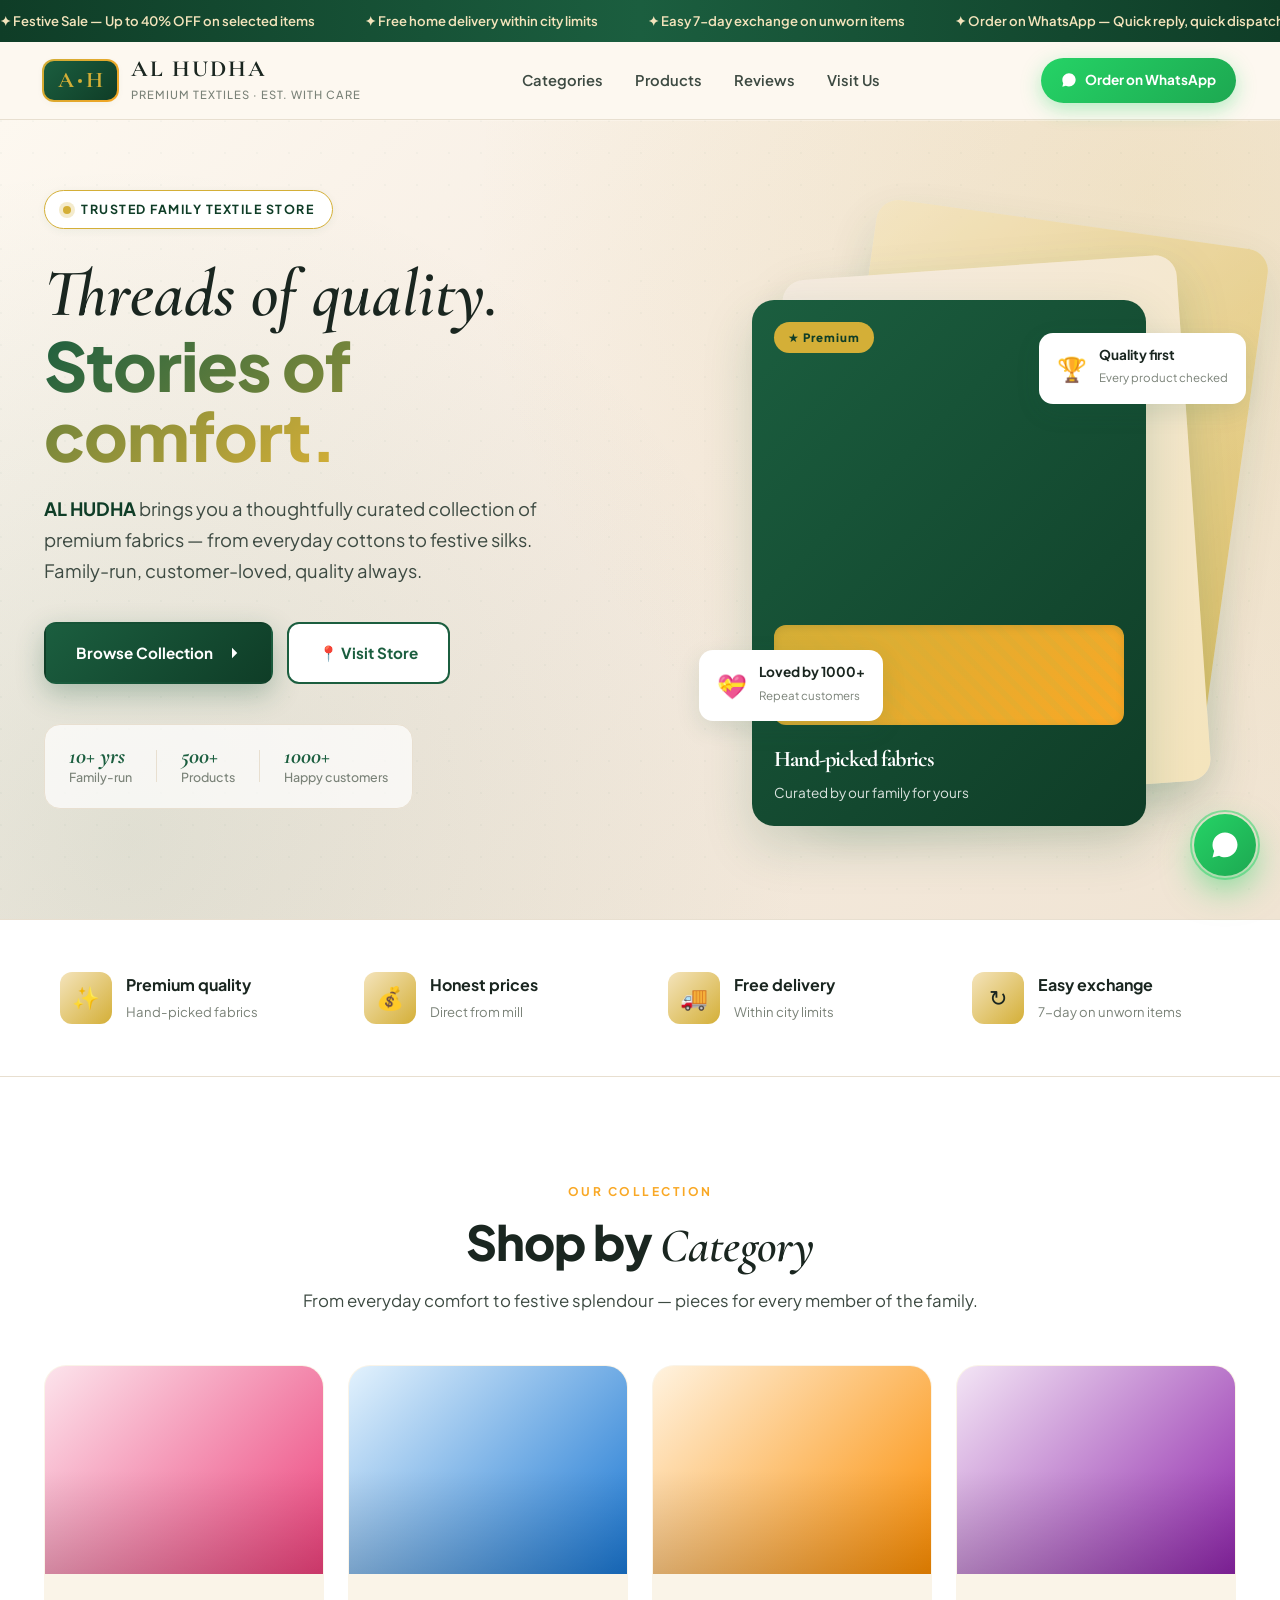
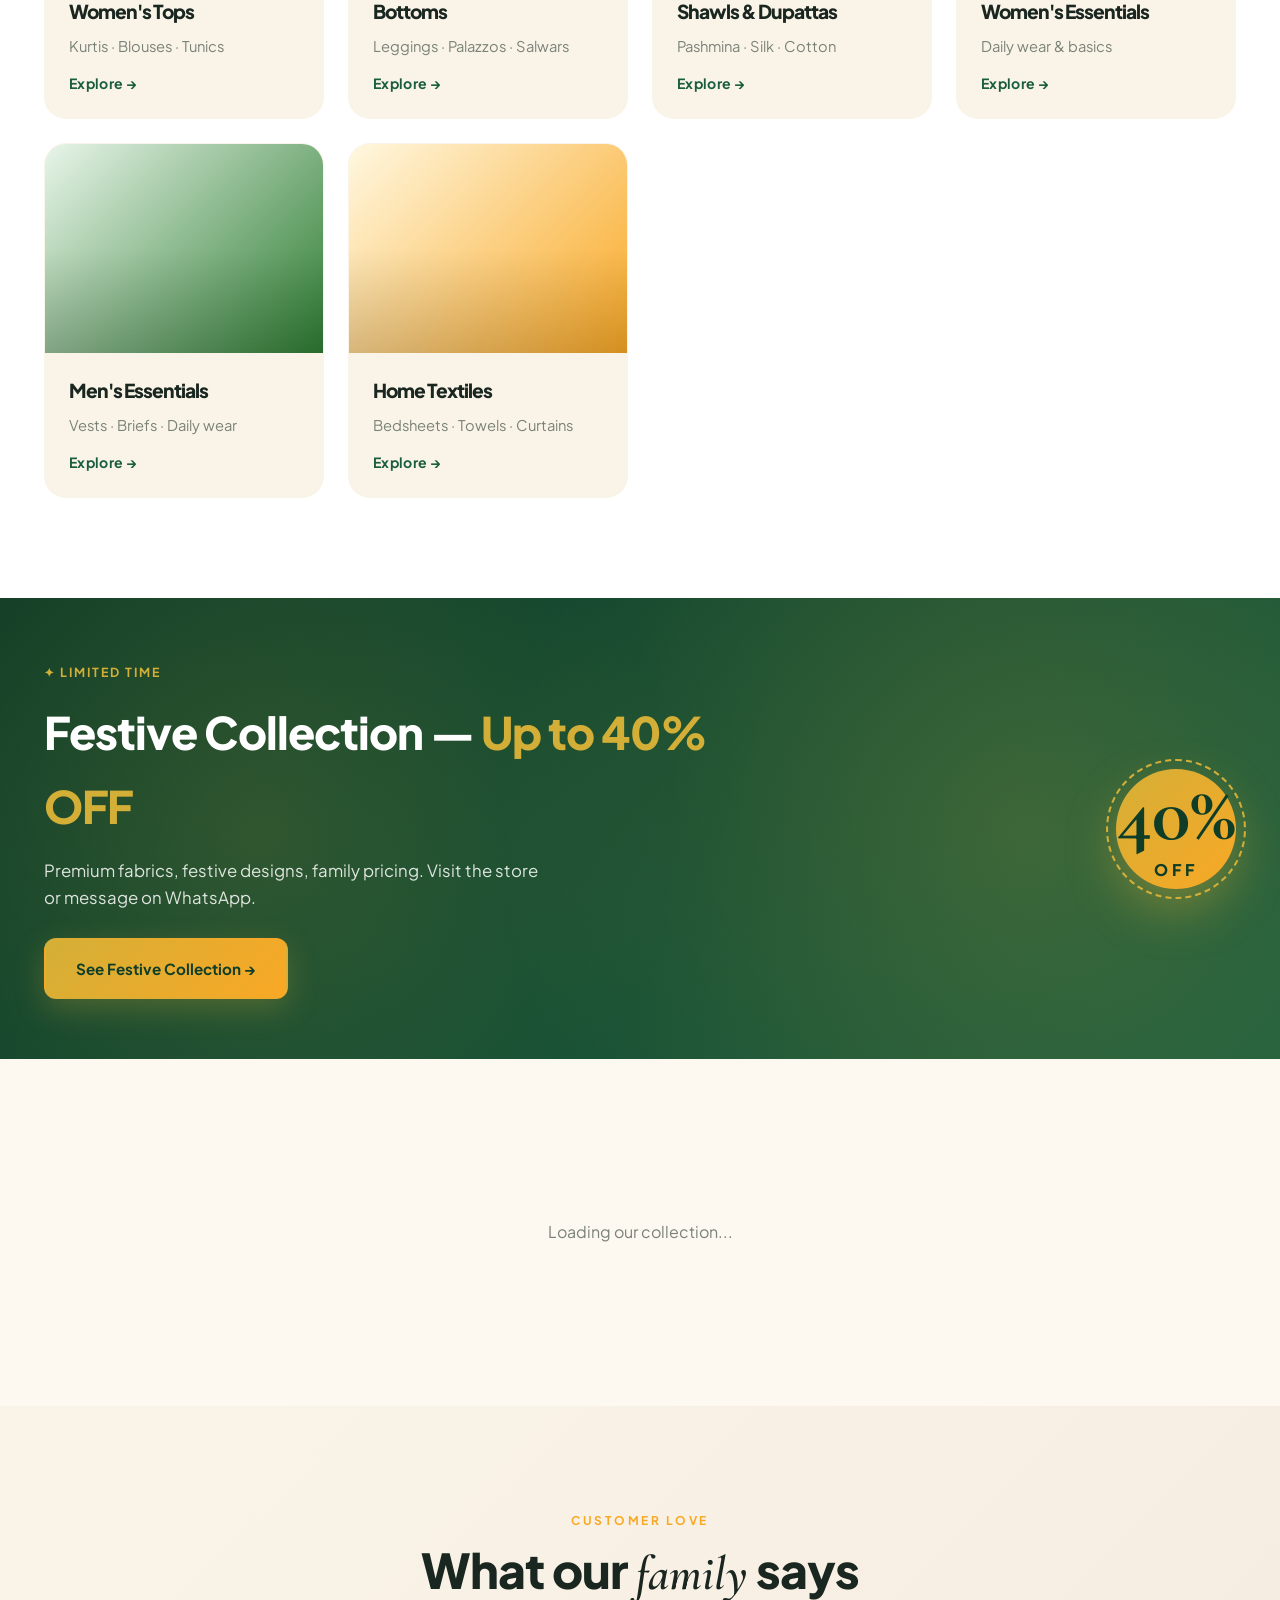
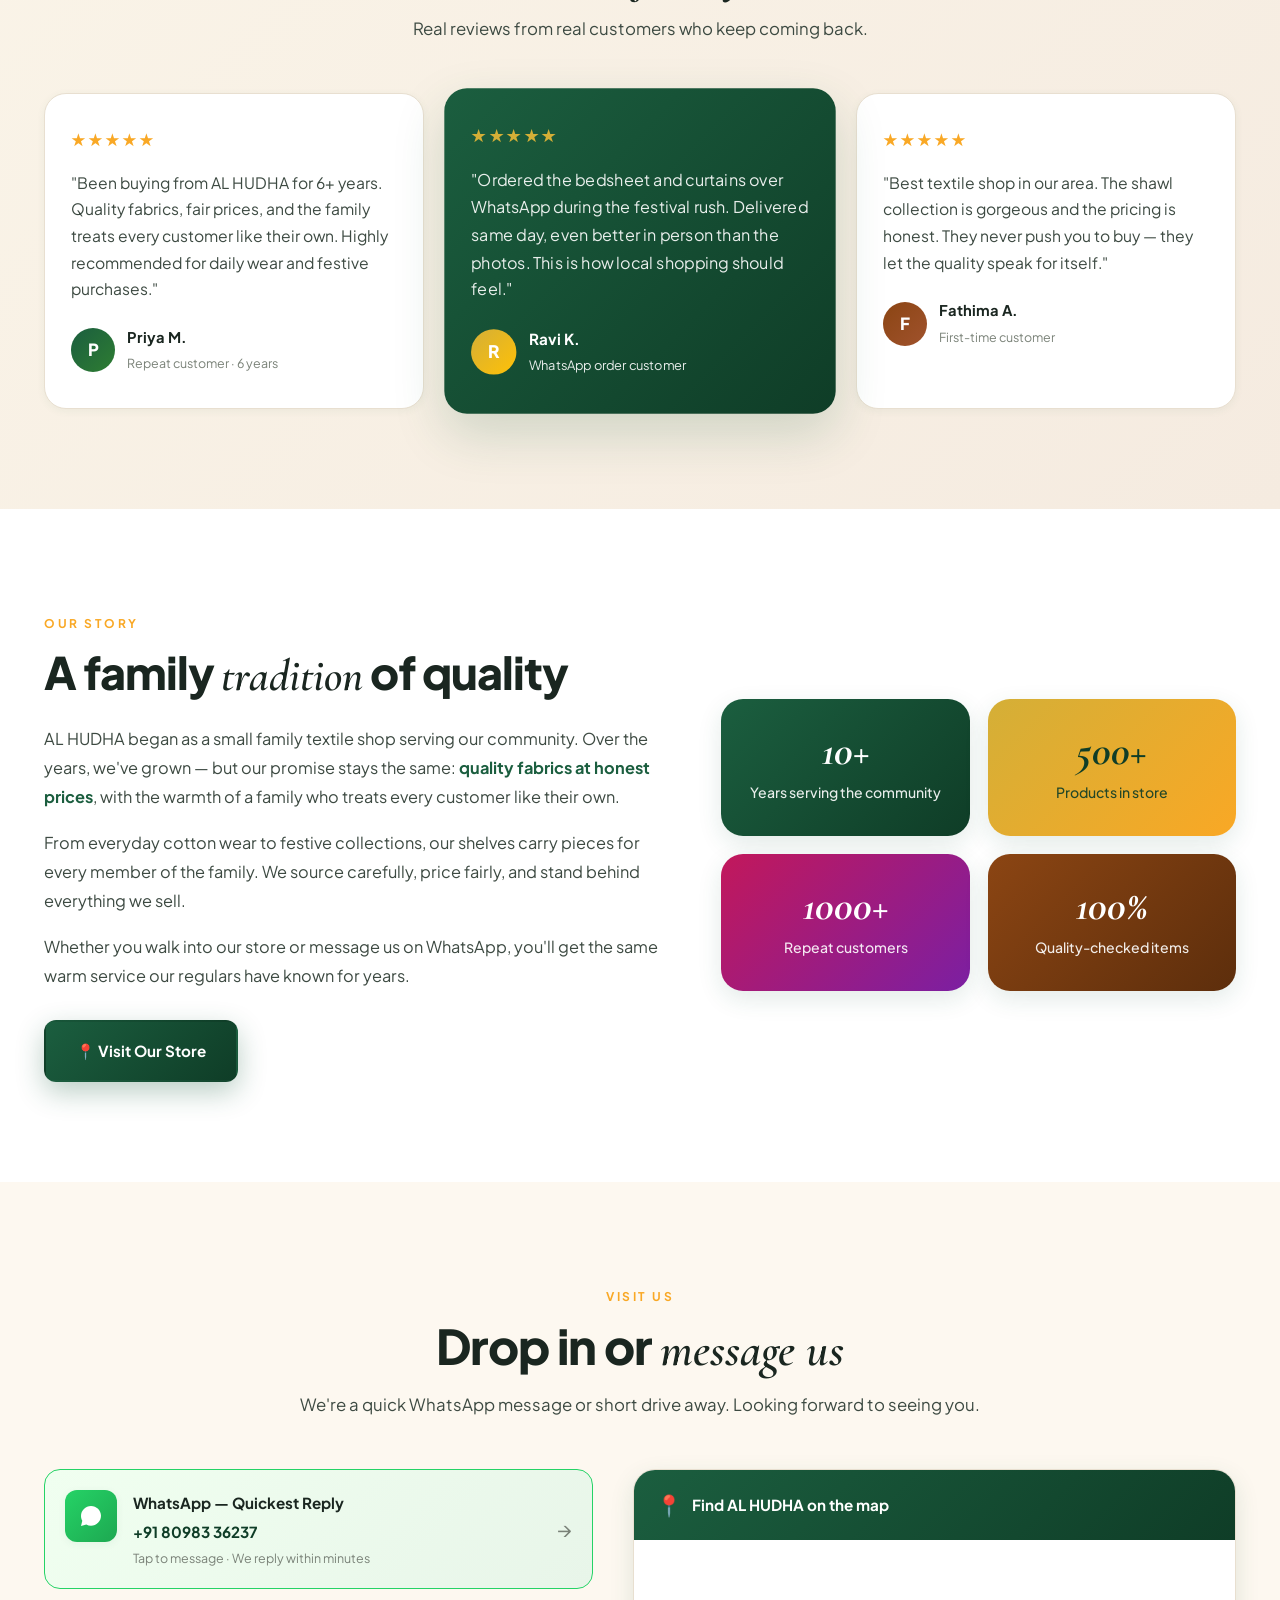
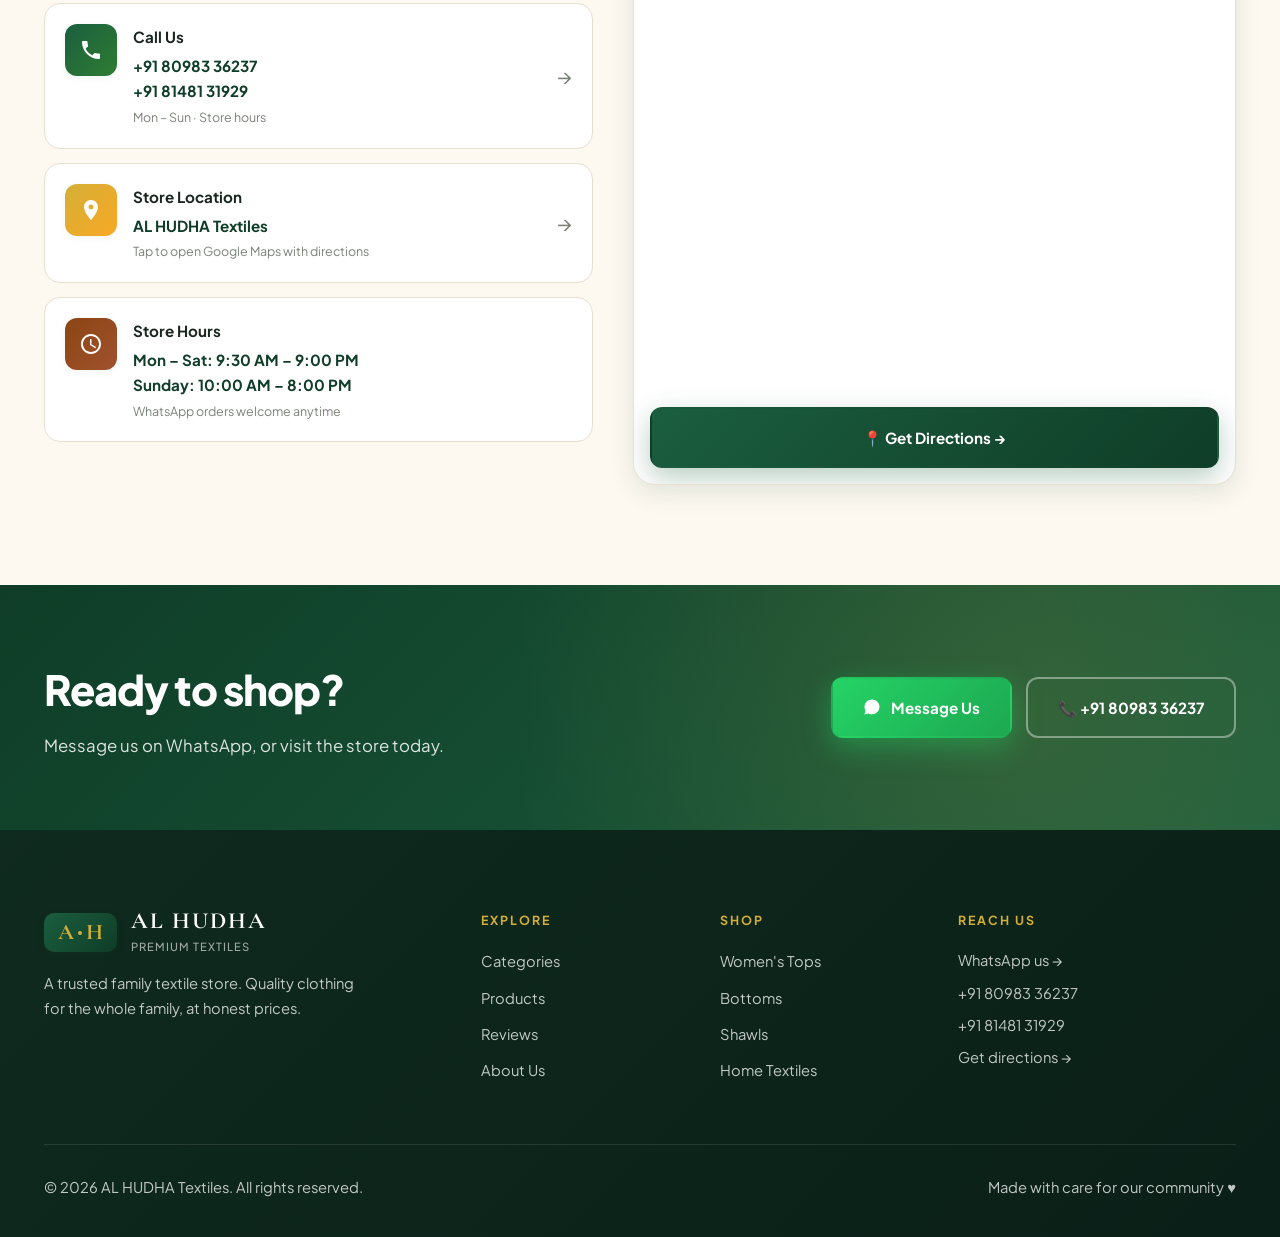
==== alhudha_site_v3_with_admin/index.html @ c306265d "Add files via upload" ====
<!DOCTYPE html>
<html lang="en">
<head>
  <meta charset="UTF-8">
  <meta name="viewport" content="width=device-width, initial-scale=1.0">
  <title>AL HUDHA — Premium Textiles &amp; Garments Store</title>
  <meta name="description" content="AL HUDHA Textiles — A trusted family store for premium quality clothing. Women's tops, bottoms, shawls, daily wear basics for the whole family. Visit us in-store or order on WhatsApp.">
  <meta property="og:title" content="AL HUDHA — Premium Textiles &amp; Garments">
  <meta property="og:description" content="Premium quality clothing for the whole family. Visit our store or order on WhatsApp.">
  <meta property="og:type" content="website">

  <link rel="stylesheet" href="assets/style.css">
  <link rel="preconnect" href="https://fonts.googleapis.com">
  <link rel="preconnect" href="https://fonts.gstatic.com" crossorigin>
  <link href="https://fonts.googleapis.com/css2?family=Cormorant+Garamond:wght@500;600;700&family=Plus+Jakarta+Sans:wght@400;500;600;700;800&display=swap" rel="stylesheet">
</head>
<body>

  <!-- ============ ANNOUNCEMENT BAR ============ -->
  <div class="announce-bar">
    <div class="announce-track">
      <span>✦ Festive Sale — Up to 40% OFF on selected items</span>
      <span>✦ Free home delivery within city limits</span>
      <span>✦ Easy 7-day exchange on unworn items</span>
      <span>✦ Order on WhatsApp — Quick reply, quick dispatch</span>
      <span>✦ Festive Sale — Up to 40% OFF on selected items</span>
      <span>✦ Free home delivery within city limits</span>
      <span>✦ Easy 7-day exchange on unworn items</span>
      <span>✦ Order on WhatsApp — Quick reply, quick dispatch</span>
    </div>
  </div>

  <!-- ============ NAVBAR ============ -->
  <nav class="nav">
    <div class="nav-inner">
      <a href="#" class="brand">
        <div class="brand-mark">
          <span class="mark-letter">A</span>
          <span class="mark-dot"></span>
          <span class="mark-letter">H</span>
        </div>
        <div class="brand-text-wrap">
          <div class="brand-name">AL HUDHA</div>
          <small>Premium Textiles · Est. with care</small>
        </div>
      </a>
      <ul class="nav-links">
        <li><a href="#categories">Categories</a></li>
        <li><a href="#products">Products</a></li>
        <li><a href="#testimonials">Reviews</a></li>
        <li><a href="#contact">Visit Us</a></li>
      </ul>
      <a class="nav-cta" href="https://wa.me/918098336237" target="_blank">
        <svg viewBox="0 0 24 24" width="16" height="16" fill="currentColor"><path d="M17.5 14.3c-.3-.1-1.7-.8-2-.9-.3-.1-.5-.2-.7.2-.2.3-.7.9-.9 1.1-.2.2-.3.2-.6.1-.3-.1-1.2-.4-2.3-1.4-.9-.8-1.4-1.7-1.6-2-.2-.3 0-.5.1-.6.1-.1.3-.3.4-.5.1-.2.2-.3.3-.5.1-.2 0-.4 0-.5 0-.1-.7-1.6-.9-2.2-.2-.6-.5-.5-.7-.5h-.6c-.2 0-.5.1-.8.4-.3.3-1 1-1 2.5s1.1 2.9 1.2 3.1c.1.2 2.1 3.2 5.1 4.5.7.3 1.3.5 1.7.6.7.2 1.4.2 1.9.1.6-.1 1.7-.7 2-1.4.2-.7.2-1.2.2-1.3-.1-.2-.3-.3-.6-.4zM12 2C6.5 2 2 6.5 2 12c0 1.7.5 3.4 1.3 4.8L2 22l5.3-1.4c1.4.8 3 1.2 4.7 1.2 5.5 0 10-4.5 10-10S17.5 2 12 2z"/></svg>
        Order on WhatsApp
      </a>
    </div>
  </nav>

  <!-- ============ HERO ============ -->
  <header class="hero">
    <div class="hero-bg"></div>
    <div class="hero-inner">
      <div class="hero-text">
        <span class="hero-badge">
          <span class="dot"></span>
          Trusted family textile store
        </span>
        <h1>
          <span class="serif">Threads of quality.</span><br>
          <span class="accent">Stories of comfort.</span>
        </h1>
        <p class="lede">
          <strong>AL HUDHA</strong> brings you a thoughtfully curated collection of premium fabrics — from everyday cottons to festive silks. Family-run, customer-loved, quality always.
        </p>
        <div class="hero-cta">
          <a href="#products" class="btn btn-primary">
            Browse Collection
            <svg viewBox="0 0 24 24" width="18" height="18" fill="currentColor"><path d="M5 12h14m-7-7l7 7-7 7"/></svg>
          </a>
          <a href="#contact" class="btn btn-ghost">📍 Visit Store</a>
        </div>
        <div class="trust-row">
          <div class="trust-item"><strong>10+ yrs</strong> Family-run</div>
          <div class="trust-divider"></div>
          <div class="trust-item"><strong>500+</strong> Products</div>
          <div class="trust-divider"></div>
          <div class="trust-item"><strong>1000+</strong> Happy customers</div>
        </div>
      </div>
      <div class="hero-visual">
        <div class="hero-card-stack">
          <div class="hero-card card-back"></div>
          <div class="hero-card card-mid"></div>
          <div class="hero-card card-front">
            <div class="card-tag">★ Premium</div>
            <div class="card-content">
              <div class="card-fabric"></div>
              <h3 class="card-title">Hand-picked fabrics</h3>
              <p>Curated by our family for yours</p>
            </div>
          </div>
        </div>
        <div class="floating-badge top">
          <span class="badge-emoji">🏆</span>
          <div>
            <strong>Quality first</strong>
            <small>Every product checked</small>
          </div>
        </div>
        <div class="floating-badge bottom">
          <span class="badge-emoji">💝</span>
          <div>
            <strong>Loved by 1000+</strong>
            <small>Repeat customers</small>
          </div>
        </div>
      </div>
    </div>
  </header>

  <!-- ============ TRUST BAR ============ -->
  <section class="trust-bar">
    <div class="container">
      <div class="trust-grid">
        <div class="trust-card">
          <div class="ti">✨</div>
          <div>
            <strong>Premium quality</strong>
            <span>Hand-picked fabrics</span>
          </div>
        </div>
        <div class="trust-card">
          <div class="ti">💰</div>
          <div>
            <strong>Honest prices</strong>
            <span>Direct from mill</span>
          </div>
        </div>
        <div class="trust-card">
          <div class="ti">🚚</div>
          <div>
            <strong>Free delivery</strong>
            <span>Within city limits</span>
          </div>
        </div>
        <div class="trust-card">
          <div class="ti">↻</div>
          <div>
            <strong>Easy exchange</strong>
            <span>7-day on unworn items</span>
          </div>
        </div>
      </div>
    </div>
  </section>

  <!-- ============ CATEGORIES ============ -->
  <section id="categories" class="categories">
    <div class="container">
      <div class="section-head">
        <span class="eyebrow">Our Collection</span>
        <h2>Shop by <span class="serif italic">Category</span></h2>
        <p>From everyday comfort to festive splendour — pieces for every member of the family.</p>
      </div>
      <div class="cat-grid">
        <a href="#cat-women-tops" class="cat-card">
          <div class="cat-image cat-1"></div>
          <div class="cat-info">
            <h3>Women's Tops</h3>
            <p>Kurtis · Blouses · Tunics</p>
            <span class="cat-link">Explore →</span>
          </div>
        </a>
        <a href="#cat-bottoms" class="cat-card">
          <div class="cat-image cat-2"></div>
          <div class="cat-info">
            <h3>Bottoms</h3>
            <p>Leggings · Palazzos · Salwars</p>
            <span class="cat-link">Explore →</span>
          </div>
        </a>
        <a href="#cat-shawls" class="cat-card">
          <div class="cat-image cat-3"></div>
          <div class="cat-info">
            <h3>Shawls &amp; Dupattas</h3>
            <p>Pashmina · Silk · Cotton</p>
            <span class="cat-link">Explore →</span>
          </div>
        </a>
        <a href="#cat-women-inner" class="cat-card">
          <div class="cat-image cat-4"></div>
          <div class="cat-info">
            <h3>Women's Essentials</h3>
            <p>Daily wear &amp; basics</p>
            <span class="cat-link">Explore →</span>
          </div>
        </a>
        <a href="#cat-men-inner" class="cat-card">
          <div class="cat-image cat-5"></div>
          <div class="cat-info">
            <h3>Men's Essentials</h3>
            <p>Vests · Briefs · Daily wear</p>
            <span class="cat-link">Explore →</span>
          </div>
        </a>
        <a href="#cat-other" class="cat-card">
          <div class="cat-image cat-6"></div>
          <div class="cat-info">
            <h3>Home Textiles</h3>
            <p>Bedsheets · Towels · Curtains</p>
            <span class="cat-link">Explore →</span>
          </div>
        </a>
      </div>
    </div>
  </section>

  <!-- ============ OFFER BANNER ============ -->
  <section class="offer-banner">
    <div class="container">
      <div class="offer-inner">
        <div>
          <span class="offer-eyebrow">✦ Limited Time</span>
          <h2>Festive Collection — <span class="offer-highlight">Up to 40% OFF</span></h2>
          <p>Premium fabrics, festive designs, family pricing. Visit the store or message on WhatsApp.</p>
          <a href="https://wa.me/918098336237?text=Hi%2C%20I'd%20like%20to%20see%20the%20festive%20collection" target="_blank" class="btn btn-gold">
            See Festive Collection →
          </a>
        </div>
        <div class="offer-pattern" aria-hidden="true">
          <span>40%</span>
          <small>OFF</small>
        </div>
      </div>
    </div>
  </section>

  <!-- ============ PRODUCTS (rendered from data/products.json) ============ -->
  <section id="products" class="products">
    <div class="container">
      <div id="products-container">
        <!-- product sections render here via assets/products.js -->
        <div style="padding:60px 0;text-align:center;color:#7A8278;">
          <p>Loading our collection...</p>
        </div>
      </div>
    </div>
  </section>

  </section>

  <!-- ============ TESTIMONIALS ============ -->
  <section id="testimonials" class="testimonials">
    <div class="container">
      <div class="section-head">
        <span class="eyebrow">Customer Love</span>
        <h2>What our <span class="serif italic">family</span> says</h2>
        <p>Real reviews from real customers who keep coming back.</p>
      </div>
      <div class="testimonial-grid">
        <div class="testimonial">
          <div class="stars">★★★★★</div>
          <p>"Been buying from AL HUDHA for 6+ years. Quality fabrics, fair prices, and the family treats every customer like their own. Highly recommended for daily wear and festive purchases."</p>
          <div class="reviewer">
            <div class="avatar" style="background:linear-gradient(135deg,#1B5E3F,#2E7D32);">P</div>
            <div>
              <strong>Priya M.</strong>
              <small>Repeat customer · 6 years</small>
            </div>
          </div>
        </div>
        <div class="testimonial featured">
          <div class="stars">★★★★★</div>
          <p>"Ordered the bedsheet and curtains over WhatsApp during the festival rush. Delivered same day, even better in person than the photos. This is how local shopping should feel."</p>
          <div class="reviewer">
            <div class="avatar" style="background:linear-gradient(135deg,#D4AF37,#FFC107);">R</div>
            <div>
              <strong>Ravi K.</strong>
              <small>WhatsApp order customer</small>
            </div>
          </div>
        </div>
        <div class="testimonial">
          <div class="stars">★★★★★</div>
          <p>"Best textile shop in our area. The shawl collection is gorgeous and the pricing is honest. They never push you to buy — they let the quality speak for itself."</p>
          <div class="reviewer">
            <div class="avatar" style="background:linear-gradient(135deg,#8B4513,#A0522D);">F</div>
            <div>
              <strong>Fathima A.</strong>
              <small>First-time customer</small>
            </div>
          </div>
        </div>
      </div>
    </div>
  </section>

  <!-- ============ ABOUT ============ -->
  <section id="about" class="about">
    <div class="container">
      <div class="about-grid">
        <div class="about-text-col">
          <span class="eyebrow">Our Story</span>
          <h2>A family <span class="serif italic">tradition</span> of quality</h2>
          <p class="about-text">AL HUDHA began as a small family textile shop serving our community. Over the years, we've grown — but our promise stays the same: <strong>quality fabrics at honest prices</strong>, with the warmth of a family who treats every customer like their own.</p>
          <p class="about-text">From everyday cotton wear to festive collections, our shelves carry pieces for every member of the family. We source carefully, price fairly, and stand behind everything we sell.</p>
          <p class="about-text">Whether you walk into our store or message us on WhatsApp, you'll get the same warm service our regulars have known for years.</p>
          <a href="#contact" class="btn btn-primary">📍 Visit Our Store</a>
        </div>
        <div class="about-stats">
          <div class="stat-box gradient-1">
            <strong>10+</strong>
            <span>Years serving the community</span>
          </div>
          <div class="stat-box gradient-2">
            <strong>500+</strong>
            <span>Products in store</span>
          </div>
          <div class="stat-box gradient-3">
            <strong>1000+</strong>
            <span>Repeat customers</span>
          </div>
          <div class="stat-box gradient-4">
            <strong>100%</strong>
            <span>Quality-checked items</span>
          </div>
        </div>
      </div>
    </div>
  </section>

  <!-- ============ CONTACT ============ -->
  <section id="contact" class="contact">
    <div class="container">
      <div class="section-head">
        <span class="eyebrow">Visit Us</span>
        <h2>Drop in or <span class="serif italic">message us</span></h2>
        <p>We're a quick WhatsApp message or short drive away. Looking forward to seeing you.</p>
      </div>

      <div class="contact-grid">
        <div class="contact-cards">
          <a href="https://wa.me/918098336237" target="_blank" class="info-card primary">
            <div class="info-icon-wrap" style="background:linear-gradient(135deg,#25D366,#1DA851);">
              <svg viewBox="0 0 24 24" width="24" height="24" fill="white"><path d="M17.5 14.3c-.3-.1-1.7-.8-2-.9-.3-.1-.5-.2-.7.2-.2.3-.7.9-.9 1.1-.2.2-.3.2-.6.1-.3-.1-1.2-.4-2.3-1.4-.9-.8-1.4-1.7-1.6-2-.2-.3 0-.5.1-.6.1-.1.3-.3.4-.5.1-.2.2-.3.3-.5.1-.2 0-.4 0-.5 0-.1-.7-1.6-.9-2.2-.2-.6-.5-.5-.7-.5h-.6c-.2 0-.5.1-.8.4-.3.3-1 1-1 2.5s1.1 2.9 1.2 3.1c.1.2 2.1 3.2 5.1 4.5.7.3 1.3.5 1.7.6.7.2 1.4.2 1.9.1.6-.1 1.7-.7 2-1.4.2-.7.2-1.2.2-1.3-.1-.2-.3-.3-.6-.4zM12 2C6.5 2 2 6.5 2 12c0 1.7.5 3.4 1.3 4.8L2 22l5.3-1.4c1.4.8 3 1.2 4.7 1.2 5.5 0 10-4.5 10-10S17.5 2 12 2z"/></svg>
            </div>
            <div>
              <h4>WhatsApp — Quickest Reply</h4>
              <p class="strong-line">+91 80983 36237</p>
              <small>Tap to message · We reply within minutes</small>
            </div>
            <span class="arrow">→</span>
          </a>

          <a href="tel:+918098336237" class="info-card">
            <div class="info-icon-wrap" style="background:linear-gradient(135deg,#1B5E3F,#2E7D32);">
              <svg viewBox="0 0 24 24" width="24" height="24" fill="white"><path d="M20 15.5c-1.25 0-2.45-.2-3.57-.57-.35-.11-.74-.03-1.02.24l-2.2 2.2c-2.83-1.44-5.15-3.75-6.59-6.59l2.2-2.21c.28-.26.36-.65.25-1C8.7 6.45 8.5 5.25 8.5 4c0-.55-.45-1-1-1H4c-.55 0-1 .45-1 1 0 9.39 7.61 17 17 17 .55 0 1-.45 1-1v-3.5c0-.55-.45-1-1-1z"/></svg>
            </div>
            <div>
              <h4>Call Us</h4>
              <p class="strong-line">+91 80983 36237</p>
              <p class="strong-line">+91 81481 31929</p>
              <small>Mon – Sun · Store hours</small>
            </div>
            <span class="arrow">→</span>
          </a>

          <a href="https://maps.app.goo.gl/PgEMm2HVNo6cyo2Y7" target="_blank" class="info-card">
            <div class="info-icon-wrap" style="background:linear-gradient(135deg,#D4AF37,#F9A825);">
              <svg viewBox="0 0 24 24" width="24" height="24" fill="white"><path d="M12 2C8.13 2 5 5.13 5 9c0 5.25 7 13 7 13s7-7.75 7-13c0-3.87-3.13-7-7-7zm0 9.5a2.5 2.5 0 010-5 2.5 2.5 0 010 5z"/></svg>
            </div>
            <div>
              <h4>Store Location</h4>
              <p class="strong-line">AL HUDHA Textiles</p>
              <small>Tap to open Google Maps with directions</small>
            </div>
            <span class="arrow">→</span>
          </a>

          <div class="info-card">
            <div class="info-icon-wrap" style="background:linear-gradient(135deg,#8B4513,#A0522D);">
              <svg viewBox="0 0 24 24" width="24" height="24" fill="white"><path d="M11.99 2C6.47 2 2 6.48 2 12s4.47 10 9.99 10C17.52 22 22 17.52 22 12S17.52 2 11.99 2zM12 20c-4.42 0-8-3.58-8-8s3.58-8 8-8 8 3.58 8 8-3.58 8-8 8zm.5-13H11v6l5.25 3.15.75-1.23-4.5-2.67z"/></svg>
            </div>
            <div>
              <h4>Store Hours</h4>
              <p class="strong-line">Mon – Sat: 9:30 AM – 9:00 PM</p>
              <p class="strong-line">Sunday: 10:00 AM – 8:00 PM</p>
              <small>WhatsApp orders welcome anytime</small>
            </div>
          </div>
        </div>

        <div class="contact-map-col">
          <div class="map-frame">
            <div class="map-header">
              <span class="map-pin">📍</span>
              <strong>Find AL HUDHA on the map</strong>
            </div>
            <div class="map-wrap">
              <iframe
                src="https://maps.google.com/maps?q=AL+HUDHA+Textiles&t=&z=15&ie=UTF8&iwloc=&output=embed"
                loading="lazy"
                allowfullscreen
                referrerpolicy="no-referrer-when-downgrade">
              </iframe>
            </div>
            <a href="https://maps.app.goo.gl/PgEMm2HVNo6cyo2Y7" target="_blank" class="btn btn-primary full">
              📍 Get Directions →
            </a>
          </div>
        </div>
      </div>
    </div>
  </section>

  <!-- ============ FINAL CTA ============ -->
  <section class="final-cta">
    <div class="container">
      <div class="final-cta-inner">
        <div>
          <h2>Ready to shop?</h2>
          <p>Message us on WhatsApp, or visit the store today.</p>
        </div>
        <div class="cta-buttons">
          <a href="https://wa.me/918098336237?text=Hi%2C%20I'd%20like%20to%20see%20your%20collection" target="_blank" class="btn btn-whatsapp">
            <svg viewBox="0 0 24 24" width="18" height="18" fill="currentColor"><path d="M17.5 14.3c-.3-.1-1.7-.8-2-.9-.3-.1-.5-.2-.7.2-.2.3-.7.9-.9 1.1-.2.2-.3.2-.6.1-.3-.1-1.2-.4-2.3-1.4-.9-.8-1.4-1.7-1.6-2-.2-.3 0-.5.1-.6.1-.1.3-.3.4-.5.1-.2.2-.3.3-.5.1-.2 0-.4 0-.5 0-.1-.7-1.6-.9-2.2-.2-.6-.5-.5-.7-.5h-.6c-.2 0-.5.1-.8.4-.3.3-1 1-1 2.5s1.1 2.9 1.2 3.1c.1.2 2.1 3.2 5.1 4.5.7.3 1.3.5 1.7.6.7.2 1.4.2 1.9.1.6-.1 1.7-.7 2-1.4.2-.7.2-1.2.2-1.3-.1-.2-.3-.3-.6-.4zM12 2C6.5 2 2 6.5 2 12c0 1.7.5 3.4 1.3 4.8L2 22l5.3-1.4c1.4.8 3 1.2 4.7 1.2 5.5 0 10-4.5 10-10S17.5 2 12 2z"/></svg>
            Message Us
          </a>
          <a href="tel:+918098336237" class="btn btn-ghost-light">📞 +91 80983 36237</a>
        </div>
      </div>
    </div>
  </section>

  <!-- ============ FOOTER ============ -->
  <footer class="footer">
    <div class="container">
      <div class="footer-grid">
        <div class="footer-brand">
          <div class="brand brand-light">
            <div class="brand-mark">
              <span class="mark-letter">A</span>
              <span class="mark-dot"></span>
              <span class="mark-letter">H</span>
            </div>
            <div class="brand-text-wrap">
              <div class="brand-name">AL HUDHA</div>
              <small>Premium Textiles</small>
            </div>
          </div>
          <p class="footer-tagline">A trusted family textile store. Quality clothing for the whole family, at honest prices.</p>
        </div>

        <div>
          <h5>Explore</h5>
          <ul>
            <li><a href="#categories">Categories</a></li>
            <li><a href="#products">Products</a></li>
            <li><a href="#testimonials">Reviews</a></li>
            <li><a href="#about">About Us</a></li>
          </ul>
        </div>

        <div>
          <h5>Shop</h5>
          <ul>
            <li><a href="#cat-women-tops">Women's Tops</a></li>
            <li><a href="#cat-bottoms">Bottoms</a></li>
            <li><a href="#cat-shawls">Shawls</a></li>
            <li><a href="#cat-other">Home Textiles</a></li>
          </ul>
        </div>

        <div>
          <h5>Reach Us</h5>
          <p><a href="https://wa.me/918098336237" target="_blank">WhatsApp us →</a></p>
          <p><a href="tel:+918098336237">+91 80983 36237</a></p>
          <p><a href="tel:+918148131929">+91 81481 31929</a></p>
          <p><a href="https://maps.app.goo.gl/PgEMm2HVNo6cyo2Y7" target="_blank">Get directions →</a></p>
        </div>
      </div>
      <div class="footer-bottom">
        <p>© <span id="year"></span> AL HUDHA Textiles. All rights reserved.</p>
        <p>Made with care for our community ♥</p>
      </div>
    </div>
  </footer>

  <!-- Floating WhatsApp -->
  <a href="https://wa.me/918098336237" target="_blank" class="float-wa" aria-label="WhatsApp">
    <svg viewBox="0 0 24 24" width="30" height="30" fill="white">
      <path d="M17.5 14.3c-.3-.1-1.7-.8-2-.9-.3-.1-.5-.2-.7.2-.2.3-.7.9-.9 1.1-.2.2-.3.2-.6.1-.3-.1-1.2-.4-2.3-1.4-.9-.8-1.4-1.7-1.6-2-.2-.3 0-.5.1-.6.1-.1.3-.3.4-.5.1-.2.2-.3.3-.5.1-.2 0-.4 0-.5 0-.1-.7-1.6-.9-2.2-.2-.6-.5-.5-.7-.5h-.6c-.2 0-.5.1-.8.4-.3.3-1 1-1 2.5s1.1 2.9 1.2 3.1c.1.2 2.1 3.2 5.1 4.5.7.3 1.3.5 1.7.6.7.2 1.4.2 1.9.1.6-.1 1.7-.7 2-1.4.2-.7.2-1.2.2-1.3-.1-.2-.3-.3-.6-.4zM12 2C6.5 2 2 6.5 2 12c0 1.7.5 3.4 1.3 4.8L2 22l5.3-1.4c1.4.8 3 1.2 4.7 1.2 5.5 0 10-4.5 10-10S17.5 2 12 2z"/>
    </svg>
    <span class="wa-tooltip">Chat with us</span>
  </a>

  <script>
    document.getElementById('year').textContent = new Date().getFullYear();
    document.querySelectorAll('a[href^="#"]').forEach(a => {
      a.addEventListener('click', e => {
        const t = document.querySelector(a.getAttribute('href'));
        if (t) { e.preventDefault(); t.scrollIntoView({behavior:'smooth', block:'start'}); }
      });
    });
  </script>
</body>
</html>
---- alhudha_site_v3_with_admin/assets/style.css ----
/* ===== AL HUDHA — Premium Textile Store ===== */
/* Color palette: Deep Emerald + Gold + Warm Cream */

* { box-sizing: border-box; margin: 0; padding: 0; }
:root {
  /* Primary — Deep Emerald (trust, premium textile) */
  --primary: #1B5E3F;
  --primary-dark: #0F3D27;
  --primary-light: #2E7D32;

  /* Gold accent (luxury, festive) */
  --gold: #D4AF37;
  --gold-bright: #F9A825;
  --gold-light: #F4E4BC;

  /* Warm neutrals */
  --bg: #FDF8F0;
  --bg-warm: #F5EBE0;
  --surface: #FFFFFF;
  --cream: #FAF4E8;

  /* Text */
  --text: #1A2620;
  --text-soft: #3D4A42;
  --text-muted: #7A8278;
  --border: #E8DFD0;

  /* Effects */
  --shadow-sm: 0 2px 8px rgba(27, 94, 63, 0.06);
  --shadow-md: 0 8px 24px rgba(27, 94, 63, 0.12);
  --shadow-lg: 0 20px 50px rgba(27, 94, 63, 0.18);
  --shadow-gold: 0 10px 30px rgba(212, 175, 55, 0.25);
  --radius: 16px;
  --radius-lg: 22px;
}

html { scroll-behavior: smooth; }
body {
  font-family: 'Plus Jakarta Sans', -apple-system, BlinkMacSystemFont, sans-serif;
  background: var(--bg);
  color: var(--text);
  line-height: 1.65;
  overflow-x: hidden;
}

h1, h2, h3 {
  font-family: 'Plus Jakarta Sans', sans-serif;
  font-weight: 800;
  letter-spacing: -1px;
  color: var(--text);
}
.serif {
  font-family: 'Cormorant Garamond', Georgia, serif;
  font-weight: 600;
  font-style: italic;
  letter-spacing: 0;
}
.italic { font-style: italic; }

.container { max-width: 1240px; margin: 0 auto; padding: 0 24px; }

/* ============ ANNOUNCEMENT BAR ============ */
.announce-bar {
  background: linear-gradient(90deg, var(--primary-dark), var(--primary), var(--primary-dark));
  color: var(--gold-light);
  font-size: 0.82rem;
  font-weight: 600;
  overflow: hidden;
  position: relative;
  padding: 10px 0;
}
.announce-track {
  display: flex;
  gap: 50px;
  animation: scrollLeft 35s linear infinite;
  white-space: nowrap;
}
.announce-track span { flex-shrink: 0; }
@keyframes scrollLeft {
  from { transform: translateX(0); }
  to { transform: translateX(-50%); }
}

/* ============ NAVBAR ============ */
.nav {
  position: sticky; top: 0; z-index: 100;
  background: rgba(253, 248, 240, 0.95);
  backdrop-filter: blur(14px);
  border-bottom: 1px solid var(--border);
}
.nav-inner {
  max-width: 1240px; margin: 0 auto;
  padding: 16px 24px;
  display: flex; align-items: center; justify-content: space-between;
  gap: 24px;
}
.brand {
  display: flex; align-items: center; gap: 14px;
  text-decoration: none; color: var(--text);
}
.brand-mark {
  display: flex; align-items: center; gap: 4px;
  padding: 8px 14px;
  background: linear-gradient(135deg, var(--primary), var(--primary-dark));
  border-radius: 10px;
  box-shadow: var(--shadow-sm);
  position: relative;
}
.brand-mark::after {
  content: ""; position: absolute;
  inset: -2px;
  border-radius: 12px;
  background: linear-gradient(135deg, var(--gold), var(--gold-bright));
  z-index: -1;
}
.mark-letter {
  font-family: 'Cormorant Garamond', serif;
  font-weight: 700;
  color: var(--gold);
  font-size: 1.4rem;
  letter-spacing: 0;
  line-height: 1;
}
.mark-dot {
  width: 4px; height: 4px;
  background: var(--gold);
  border-radius: 50%;
  align-self: center;
}
.brand-name {
  font-family: 'Cormorant Garamond', serif;
  font-weight: 700; font-size: 1.45rem;
  letter-spacing: 2px;
  color: var(--text);
  line-height: 1;
}
.brand small {
  display: block;
  font-family: 'Plus Jakarta Sans', sans-serif;
  font-weight: 500; font-size: 0.7rem;
  color: var(--text-muted);
  letter-spacing: 1px;
  text-transform: uppercase;
  margin-top: 4px;
}
.nav-links {
  list-style: none;
  display: flex; gap: 32px;
  margin: 0; padding: 0;
}
.nav-links a {
  color: var(--text-soft);
  text-decoration: none;
  font-weight: 600; font-size: 0.92rem;
  transition: color 0.2s;
  position: relative;
}
.nav-links a::after {
  content: ""; position: absolute;
  bottom: -6px; left: 0; right: 0;
  height: 2px;
  background: var(--gold);
  transform: scaleX(0);
  transition: transform 0.3s;
}
.nav-links a:hover { color: var(--primary); }
.nav-links a:hover::after { transform: scaleX(1); }
.nav-cta {
  display: inline-flex; align-items: center; gap: 8px;
  padding: 11px 20px;
  background: linear-gradient(135deg, #25D366, #1DA851);
  color: white;
  border-radius: 100px;
  text-decoration: none;
  font-weight: 700; font-size: 0.85rem;
  box-shadow: 0 6px 20px rgba(37, 211, 102, 0.35);
  transition: all 0.2s;
}
.nav-cta:hover {
  transform: translateY(-2px);
  box-shadow: 0 10px 26px rgba(37, 211, 102, 0.5);
}

@media (max-width: 900px) { .nav-links { display: none; } }
@media (max-width: 500px) {
  .nav-cta span { display: none; }
  .brand small { display: none; }
}

/* ============ HERO ============ */
.hero {
  background: linear-gradient(135deg, #FDF8F0 0%, #F5EBE0 50%, #F0E4D3 100%);
  padding: 70px 0 110px;
  position: relative; overflow: hidden;
}
.hero-bg {
  position: absolute; inset: 0;
  background-image:
    radial-gradient(circle at 90% 10%, rgba(212, 175, 55, 0.15), transparent 50%),
    radial-gradient(circle at 10% 90%, rgba(27, 94, 63, 0.1), transparent 50%);
  pointer-events: none;
}
.hero::before {
  content: ""; position: absolute; inset: 0;
  background-image: radial-gradient(circle at 1px 1px, rgba(27, 94, 63, 0.08) 1px, transparent 1px);
  background-size: 32px 32px;
  opacity: 0.4;
  pointer-events: none;
}
.hero-inner {
  max-width: 1240px; margin: 0 auto;
  padding: 0 24px;
  display: grid; grid-template-columns: 1.15fr 1fr;
  gap: 60px; align-items: center;
  position: relative; z-index: 1;
}
.hero-badge {
  display: inline-flex; align-items: center; gap: 10px;
  padding: 8px 18px; border-radius: 100px;
  background: white;
  border: 1px solid var(--gold);
  color: var(--primary-dark);
  font-weight: 700; font-size: 0.78rem;
  letter-spacing: 1.5px; text-transform: uppercase;
  margin-bottom: 24px;
  box-shadow: var(--shadow-sm);
}
.hero-badge .dot {
  width: 8px; height: 8px;
  background: var(--gold);
  border-radius: 50%;
  box-shadow: 0 0 0 4px rgba(212, 175, 55, 0.25);
  animation: pulse 2s infinite;
}
@keyframes pulse {
  0%, 100% { box-shadow: 0 0 0 4px rgba(212, 175, 55, 0.25); }
  50% { box-shadow: 0 0 0 8px rgba(212, 175, 55, 0); }
}
.hero h1 {
  font-size: clamp(2.4rem, 6vw, 4.2rem);
  line-height: 1.05; margin-bottom: 22px;
  color: var(--text);
}
.hero h1 .accent {
  background: linear-gradient(135deg, var(--primary), var(--gold));
  -webkit-background-clip: text;
  -webkit-text-fill-color: transparent;
  background-clip: text;
}
.lede {
  font-size: 1.15rem; color: var(--text-soft);
  margin-bottom: 36px; max-width: 540px;
  line-height: 1.7;
}
.lede strong { color: var(--primary-dark); font-weight: 700; }

.hero-cta { display: flex; flex-wrap: wrap; gap: 14px; margin-bottom: 40px; }

.btn {
  display: inline-flex; align-items: center; gap: 10px;
  padding: 16px 30px;
  border-radius: 12px;
  font-weight: 700; font-size: 0.95rem;
  text-decoration: none;
  transition: all 0.25s;
  border: 2px solid transparent;
  cursor: pointer;
}
.btn-primary {
  background: linear-gradient(135deg, var(--primary), var(--primary-dark));
  color: white;
  box-shadow: 0 10px 28px rgba(27, 94, 63, 0.3);
}
.btn-primary:hover {
  transform: translateY(-2px);
  box-shadow: 0 14px 36px rgba(27, 94, 63, 0.45);
}
.btn-gold {
  background: linear-gradient(135deg, var(--gold), var(--gold-bright));
  color: var(--primary-dark);
  box-shadow: var(--shadow-gold);
}
.btn-gold:hover { transform: translateY(-2px); box-shadow: 0 14px 36px rgba(212, 175, 55, 0.45); }
.btn-ghost {
  background: white;
  border-color: var(--primary);
  color: var(--primary);
}
.btn-ghost:hover { background: var(--primary); color: white; }
.btn-ghost-light {
  background: transparent;
  border-color: rgba(255,255,255,0.4);
  color: white;
}
.btn-ghost-light:hover { background: white; color: var(--primary-dark); border-color: white; }
.btn-whatsapp {
  background: linear-gradient(135deg, #25D366, #1DA851);
  color: white;
  box-shadow: 0 10px 28px rgba(37, 211, 102, 0.4);
}
.btn-whatsapp:hover { transform: translateY(-2px); }
.btn.full { width: 100%; justify-content: center; }

.trust-row {
  display: flex; align-items: center; gap: 24px;
  padding: 20px 24px;
  background: rgba(255,255,255,0.7);
  border-radius: var(--radius);
  border: 1px solid var(--border);
  max-width: fit-content;
}
.trust-item strong {
  display: block;
  font-size: 1.4rem;
  color: var(--primary);
  font-weight: 800;
  line-height: 1;
  font-family: 'Cormorant Garamond', serif;
  font-style: italic;
}
.trust-item span, .trust-item {
  font-size: 0.78rem;
  color: var(--text-muted);
  font-weight: 500;
}
.trust-divider {
  width: 1px; height: 32px;
  background: var(--border);
}

/* Hero visual */
.hero-visual {
  position: relative;
  aspect-ratio: 0.95;
}
.hero-card-stack {
  position: absolute; inset: 0;
}
.hero-card {
  position: absolute;
  width: 75%;
  aspect-ratio: 3/4;
  border-radius: var(--radius-lg);
  box-shadow: var(--shadow-lg);
}
.card-back {
  top: 0; right: 0;
  background: linear-gradient(135deg, var(--gold-light), var(--gold));
  transform: rotate(8deg);
  opacity: 0.7;
}
.card-mid {
  top: 8%; right: 8%;
  background: linear-gradient(135deg, #F5EBE0, var(--gold-light));
  transform: rotate(-4deg);
}
.card-front {
  top: 14%; left: 8%;
  background: linear-gradient(135deg, var(--primary), var(--primary-dark));
  color: white;
  display: flex; flex-direction: column;
  padding: 22px;
  overflow: hidden;
}
.card-tag {
  display: inline-flex; align-items: center;
  padding: 6px 14px; border-radius: 100px;
  background: var(--gold);
  color: var(--primary-dark);
  font-weight: 800; font-size: 0.72rem;
  letter-spacing: 1px;
  align-self: flex-start;
  margin-bottom: 16px;
}
.card-content {
  margin-top: auto;
}
.card-fabric {
  width: 100%; height: 100px;
  border-radius: 12px;
  background:
    repeating-linear-gradient(45deg, rgba(212,175,55,0.3) 0, rgba(212,175,55,0.3) 6px, transparent 6px, transparent 14px),
    linear-gradient(135deg, var(--gold), var(--gold-bright));
  margin-bottom: 16px;
  box-shadow: inset 0 2px 8px rgba(0,0,0,0.1);
}
.card-title {
  font-family: 'Cormorant Garamond', serif;
  font-size: 1.4rem;
  font-weight: 700;
  margin-bottom: 4px;
  color: white;
}
.card-front p {
  font-size: 0.85rem;
  color: rgba(255,255,255,0.85);
}
.floating-badge {
  position: absolute;
  display: flex; align-items: center; gap: 12px;
  padding: 14px 18px;
  background: white;
  border-radius: 14px;
  box-shadow: var(--shadow-md);
  z-index: 5;
  animation: floatUp 4s ease-in-out infinite;
}
.floating-badge.top {
  top: 20%; right: -10px;
  animation-delay: 0.5s;
}
.floating-badge.bottom {
  bottom: 10%; left: -10px;
  animation-delay: 1s;
}
@keyframes floatUp {
  0%, 100% { transform: translateY(0); }
  50% { transform: translateY(-8px); }
}
.badge-emoji { font-size: 1.5rem; }
.floating-badge strong {
  display: block;
  font-size: 0.85rem;
  color: var(--text);
  line-height: 1.2;
}
.floating-badge small {
  font-size: 0.72rem;
  color: var(--text-muted);
}

@media (max-width: 900px) {
  .hero-inner { grid-template-columns: 1fr; }
  .hero-visual { max-width: 420px; margin: 30px auto 0; }
}

/* ============ TRUST BAR ============ */
.trust-bar {
  background: white;
  padding: 36px 0;
  border-top: 1px solid var(--border);
  border-bottom: 1px solid var(--border);
}
.trust-grid {
  display: grid;
  grid-template-columns: repeat(4, 1fr);
  gap: 24px;
}
.trust-card {
  display: flex; align-items: center; gap: 14px;
  padding: 16px;
}
.trust-card .ti {
  width: 52px; height: 52px;
  border-radius: 12px;
  background: linear-gradient(135deg, var(--gold-light), var(--gold));
  display: grid; place-items: center;
  font-size: 1.4rem;
  flex-shrink: 0;
}
.trust-card strong {
  display: block;
  font-size: 1rem;
  color: var(--text);
  font-weight: 700;
}
.trust-card span {
  font-size: 0.82rem;
  color: var(--text-muted);
}
@media (max-width: 800px) {
  .trust-grid { grid-template-columns: 1fr 1fr; }
}

/* ============ SECTION HEAD ============ */
.section-head {
  text-align: center;
  max-width: 700px;
  margin: 0 auto 50px;
}
.section-head.left { text-align: left; margin: 0 0 36px; }
.eyebrow {
  display: inline-block;
  font-size: 0.75rem;
  font-weight: 700;
  letter-spacing: 2.5px;
  text-transform: uppercase;
  color: var(--gold-bright);
  margin-bottom: 14px;
}
.section-head h2 {
  font-size: clamp(2rem, 4vw, 3rem);
  margin-bottom: 14px;
  line-height: 1.1;
}
.section-head p {
  color: var(--text-soft);
  font-size: 1.05rem;
}

/* ============ CATEGORIES ============ */
.categories { padding: 100px 0; background: white; }
.cat-grid {
  display: grid;
  grid-template-columns: repeat(auto-fill, minmax(280px, 1fr));
  gap: 24px;
}
.cat-card {
  background: var(--cream);
  border-radius: var(--radius-lg);
  overflow: hidden;
  text-decoration: none;
  transition: all 0.35s;
  border: 1px solid transparent;
}
.cat-card:hover {
  transform: translateY(-8px);
  box-shadow: var(--shadow-lg);
  border-color: var(--gold);
}
.cat-image {
  width: 100%;
  aspect-ratio: 4/3;
  position: relative;
}
.cat-image::after {
  content: ""; position: absolute; inset: 0;
  background: linear-gradient(180deg, transparent 50%, rgba(0,0,0,0.15));
}
.cat-1 { background: linear-gradient(135deg, #FCE4EC 0%, #EC407A 100%); }
.cat-2 { background: linear-gradient(135deg, #E3F2FD 0%, #1976D2 100%); }
.cat-3 { background: linear-gradient(135deg, #FFF3E0 0%, #FB8C00 100%); }
.cat-4 { background: linear-gradient(135deg, #F3E5F5 0%, #8E24AA 100%); }
.cat-5 { background: linear-gradient(135deg, #E8F5E9 0%, #2E7D32 100%); }
.cat-6 { background: linear-gradient(135deg, #FFF8E1 0%, #F9A825 100%); }
.cat-info {
  padding: 22px 24px;
}
.cat-info h3 {
  font-family: 'Plus Jakarta Sans', sans-serif;
  font-size: 1.2rem;
  margin-bottom: 6px;
  color: var(--text);
}
.cat-info p {
  font-size: 0.92rem;
  color: var(--text-muted);
  margin-bottom: 12px;
}
.cat-link {
  font-size: 0.88rem;
  font-weight: 700;
  color: var(--primary);
  letter-spacing: 0.3px;
}

/* ============ OFFER BANNER ============ */
.offer-banner {
  padding: 60px 0;
  background: linear-gradient(135deg, var(--primary-dark) 0%, var(--primary) 100%);
  position: relative;
  overflow: hidden;
}
.offer-banner::before {
  content: ""; position: absolute; inset: 0;
  background-image:
    radial-gradient(circle at 80% 50%, rgba(212, 175, 55, 0.2), transparent 50%),
    radial-gradient(circle at 20% 50%, rgba(212, 175, 55, 0.15), transparent 40%);
}
.offer-inner {
  display: grid;
  grid-template-columns: 1.5fr 1fr;
  gap: 40px;
  align-items: center;
  position: relative;
  color: white;
}
.offer-eyebrow {
  display: inline-block;
  font-size: 0.78rem;
  font-weight: 700;
  letter-spacing: 2px;
  text-transform: uppercase;
  color: var(--gold);
  margin-bottom: 12px;
}
.offer-inner h2 {
  font-size: clamp(1.8rem, 4vw, 2.8rem);
  color: white;
  margin-bottom: 14px;
  font-weight: 800;
}
.offer-highlight { color: var(--gold); }
.offer-inner p {
  color: rgba(255,255,255,0.85);
  font-size: 1.05rem;
  margin-bottom: 26px;
  max-width: 500px;
}
.offer-pattern {
  display: grid;
  place-items: center;
  aspect-ratio: 1;
  max-width: 260px;
  border-radius: 50%;
  background: linear-gradient(135deg, var(--gold), var(--gold-bright));
  margin-left: auto;
  position: relative;
  box-shadow: 0 20px 50px rgba(212, 175, 55, 0.4);
}
.offer-pattern::before {
  content: ""; position: absolute;
  inset: -10px;
  border-radius: 50%;
  border: 2px dashed var(--gold);
  animation: rotate 20s linear infinite;
}
@keyframes rotate {
  to { transform: rotate(360deg); }
}
.offer-pattern span {
  font-family: 'Cormorant Garamond', serif;
  font-size: 5rem;
  font-weight: 700;
  color: var(--primary-dark);
  line-height: 1;
}
.offer-pattern small {
  font-size: 1rem;
  font-weight: 800;
  letter-spacing: 4px;
  color: var(--primary-dark);
  margin-top: -8px;
}
@media (max-width: 800px) {
  .offer-inner { grid-template-columns: 1fr; }
  .offer-pattern { margin: 20px auto 0; max-width: 200px; }
}

/* ============ PRODUCTS ============ */
.products { padding: 100px 0; background: var(--bg); }
.product-section { margin-bottom: 80px; }
.product-section:last-child { margin-bottom: 0; }

.product-grid {
  display: grid;
  grid-template-columns: repeat(auto-fill, minmax(270px, 1fr));
  gap: 26px;
}
.product {
  background: white;
  border-radius: var(--radius-lg);
  overflow: hidden;
  border: 1px solid var(--border);
  transition: all 0.3s;
  display: flex; flex-direction: column;
  position: relative;
}
.product:hover {
  transform: translateY(-6px);
  box-shadow: var(--shadow-md);
  border-color: var(--gold);
}
.product-badge {
  position: absolute;
  top: 14px; left: 14px;
  padding: 6px 12px;
  border-radius: 100px;
  font-size: 0.7rem;
  font-weight: 800;
  letter-spacing: 1px;
  z-index: 2;
  text-transform: uppercase;
}
.product-badge.sale { background: linear-gradient(135deg, #FF5252, #D32F2F); color: white; }
.product-badge.new { background: linear-gradient(135deg, var(--gold), var(--gold-bright)); color: var(--primary-dark); }
.product-badge.featured { background: linear-gradient(135deg, var(--primary), var(--primary-dark)); color: var(--gold); }
.product-badge.bestseller { background: white; color: var(--primary-dark); border: 1.5px solid var(--gold); }

.product-img {
  width: 100%;
  aspect-ratio: 4/5;
  position: relative;
}
.product-img::after {
  content: "";
  position: absolute; inset: 0;
  background:
    radial-gradient(circle at 30% 30%, rgba(255,255,255,0.15), transparent 40%),
    linear-gradient(180deg, transparent 60%, rgba(0,0,0,0.08));
}
.product-body {
  padding: 18px 20px 22px;
  flex: 1; display: flex; flex-direction: column;
}
.product h4 {
  font-family: 'Plus Jakarta Sans', sans-serif;
  font-size: 1rem; font-weight: 700;
  margin-bottom: 6px;
  line-height: 1.3;
  color: var(--text);
}
.meta {
  font-size: 0.8rem;
  color: var(--text-muted);
  margin-bottom: 14px;
}
.price-row {
  display: flex; align-items: center; gap: 10px;
  flex-wrap: wrap;
  margin-bottom: 16px; margin-top: auto;
}
.price {
  font-size: 1.4rem;
  font-weight: 800;
  color: var(--primary);
  font-family: 'Plus Jakarta Sans', sans-serif;
}
.old-price {
  font-size: 0.9rem;
  color: var(--text-muted);
  text-decoration: line-through;
}
.discount {
  font-size: 0.72rem;
  font-weight: 800;
  color: var(--gold-bright);
  padding: 3px 8px;
  background: rgba(249, 168, 37, 0.12);
  border-radius: 6px;
  letter-spacing: 0.5px;
}
.btn-buy {
  display: flex; align-items: center; justify-content: center; gap: 6px;
  padding: 12px 16px;
  background: linear-gradient(135deg, #25D366, #1DA851);
  color: white;
  text-decoration: none;
  font-weight: 700; font-size: 0.85rem;
  border-radius: 10px;
  transition: all 0.2s;
}
.btn-buy::before {
  content: "💬";
}
.btn-buy:hover {
  transform: translateY(-2px);
  box-shadow: 0 6px 20px rgba(37, 211, 102, 0.4);
}

/* ============ TESTIMONIALS ============ */
.testimonials {
  padding: 100px 0;
  background: linear-gradient(135deg, var(--cream) 0%, var(--bg-warm) 100%);
}
.testimonial-grid {
  display: grid;
  grid-template-columns: repeat(auto-fit, minmax(280px, 1fr));
  gap: 26px;
}
.testimonial {
  background: white;
  padding: 32px 26px;
  border-radius: var(--radius-lg);
  box-shadow: var(--shadow-sm);
  transition: all 0.3s;
  border: 1px solid var(--border);
}
.testimonial:hover {
  transform: translateY(-6px);
  box-shadow: var(--shadow-md);
}
.testimonial.featured {
  background: linear-gradient(135deg, var(--primary), var(--primary-dark));
  color: white;
  border: 0;
  transform: scale(1.03);
  box-shadow: var(--shadow-lg);
}
.testimonial.featured p,
.testimonial.featured small {
  color: rgba(255,255,255,0.9);
}
.testimonial.featured strong { color: white; }
.testimonial.featured .stars { color: var(--gold); }
.stars {
  color: var(--gold-bright);
  font-size: 1.05rem;
  letter-spacing: 2px;
  margin-bottom: 16px;
}
.testimonial p {
  font-size: 0.98rem;
  color: var(--text-soft);
  line-height: 1.7;
  margin-bottom: 22px;
}
.reviewer {
  display: flex; align-items: center; gap: 12px;
}
.avatar {
  width: 44px; height: 44px;
  border-radius: 50%;
  display: grid; place-items: center;
  color: white;
  font-weight: 800;
  font-size: 1.05rem;
}
.reviewer strong {
  display: block;
  font-size: 0.92rem;
  color: var(--text);
}
.reviewer small {
  font-size: 0.78rem;
  color: var(--text-muted);
}

/* ============ ABOUT ============ */
.about {
  padding: 100px 0;
  background: white;
}
.about-grid {
  display: grid;
  grid-template-columns: 1.2fr 1fr;
  gap: 60px;
  align-items: center;
}
.about-text-col h2 {
  font-size: clamp(2rem, 4vw, 2.8rem);
  line-height: 1.1;
  margin-bottom: 22px;
}
.about-text {
  font-size: 1.02rem;
  color: var(--text-soft);
  margin-bottom: 16px;
  line-height: 1.8;
}
.about-text:last-of-type { margin-bottom: 30px; }
.about-text strong { color: var(--primary); font-weight: 700; }

.about-stats {
  display: grid;
  grid-template-columns: 1fr 1fr;
  gap: 18px;
}
.stat-box {
  padding: 32px 24px;
  border-radius: var(--radius-lg);
  text-align: center;
  color: white;
  box-shadow: var(--shadow-md);
}
.stat-box strong {
  display: block;
  font-family: 'Cormorant Garamond', serif;
  font-style: italic;
  font-size: 2.6rem;
  font-weight: 700;
  line-height: 1;
}
.stat-box span {
  display: block;
  margin-top: 8px;
  font-size: 0.88rem;
  opacity: 0.9;
  font-weight: 500;
}
.gradient-1 { background: linear-gradient(135deg, var(--primary), var(--primary-dark)); }
.gradient-2 { background: linear-gradient(135deg, var(--gold), var(--gold-bright)); color: var(--primary-dark); }
.gradient-3 { background: linear-gradient(135deg, #C2185B, #7B1FA2); }
.gradient-4 { background: linear-gradient(135deg, #8B4513, #5D2E0C); }
@media (max-width: 800px) {
  .about-grid { grid-template-columns: 1fr; gap: 40px; }
}

/* ============ CONTACT ============ */
.contact { padding: 100px 0; background: var(--bg); }
.contact-grid {
  display: grid;
  grid-template-columns: 1fr 1.1fr;
  gap: 40px;
}
.contact-cards {
  display: flex;
  flex-direction: column;
  gap: 14px;
}
.info-card {
  display: flex;
  align-items: flex-start;
  gap: 16px;
  padding: 20px;
  background: white;
  border: 1px solid var(--border);
  border-radius: var(--radius);
  text-decoration: none;
  color: inherit;
  transition: all 0.25s;
  position: relative;
}
.info-card:hover {
  transform: translateX(4px);
  border-color: var(--gold);
  box-shadow: var(--shadow-md);
}
.info-card.primary {
  background: linear-gradient(135deg, #F0FFF0 0%, #E8F5E9 100%);
  border-color: #25D366;
}
.info-icon-wrap {
  width: 52px; height: 52px;
  border-radius: 12px;
  display: grid; place-items: center;
  flex-shrink: 0;
  box-shadow: var(--shadow-sm);
}
.info-card h4 {
  font-family: 'Plus Jakarta Sans', sans-serif;
  font-size: 0.95rem;
  font-weight: 700;
  margin-bottom: 6px;
  color: var(--text);
}
.info-card p {
  font-size: 0.88rem;
  color: var(--text-soft);
  line-height: 1.5;
  margin: 2px 0;
}
.info-card .strong-line {
  font-weight: 700;
  color: var(--primary-dark);
  font-size: 0.95rem;
}
.info-card small {
  display: block;
  font-size: 0.78rem;
  color: var(--text-muted);
  margin-top: 4px;
}
.info-card .arrow {
  margin-left: auto;
  align-self: center;
  font-size: 1.3rem;
  color: var(--text-muted);
  transition: transform 0.25s;
}
.info-card:hover .arrow {
  transform: translateX(4px);
  color: var(--primary);
}

.contact-map-col {
  position: sticky;
  top: 100px;
}
.map-frame {
  background: white;
  border: 1px solid var(--border);
  border-radius: var(--radius-lg);
  overflow: hidden;
  box-shadow: var(--shadow-md);
}
.map-header {
  padding: 18px 22px;
  background: linear-gradient(135deg, var(--primary), var(--primary-dark));
  color: white;
  display: flex; align-items: center; gap: 10px;
}
.map-pin { font-size: 1.3rem; }
.map-header strong {
  font-size: 0.95rem;
}
.map-wrap {
  width: 100%;
  aspect-ratio: 4/3;
}
.map-wrap iframe {
  width: 100%; height: 100%;
  border: 0; display: block;
}
.map-frame .btn {
  margin: 16px;
  width: calc(100% - 32px);
}

@media (max-width: 900px) {
  .contact-grid { grid-template-columns: 1fr; }
  .contact-map-col { position: static; }
}

/* ============ FINAL CTA ============ */
.final-cta {
  padding: 70px 0;
  background:
    radial-gradient(circle at 80% 50%, rgba(212, 175, 55, 0.15), transparent 50%),
    linear-gradient(135deg, var(--primary-dark), var(--primary));
  color: white;
}
.final-cta-inner {
  display: flex; align-items: center; justify-content: space-between;
  flex-wrap: wrap; gap: 30px;
}
.final-cta h2 {
  font-size: clamp(1.8rem, 4vw, 2.6rem);
  color: white;
  margin-bottom: 8px;
  font-weight: 800;
}
.final-cta p {
  color: rgba(255,255,255,0.85);
  font-size: 1.05rem;
}
.cta-buttons {
  display: flex; gap: 14px; flex-wrap: wrap;
}

/* ============ FOOTER ============ */
.footer {
  background: linear-gradient(135deg, #0F2A1F 0%, #0A1F17 100%);
  color: white;
  padding: 80px 0 30px;
}
.footer .brand { color: white; }
.footer .brand-name { color: white; }
.footer .brand small { color: rgba(255,255,255,0.6); }
.footer-grid {
  display: grid;
  grid-template-columns: 2fr 1fr 1fr 1.4fr;
  gap: 40px;
  margin-bottom: 50px;
}
.footer-tagline {
  margin-top: 16px;
  color: rgba(255,255,255,0.7);
  font-size: 0.92rem;
  line-height: 1.7;
  max-width: 320px;
}
.footer h5 {
  font-family: 'Plus Jakarta Sans', sans-serif;
  font-size: 0.78rem;
  letter-spacing: 2px;
  text-transform: uppercase;
  color: var(--gold);
  margin-bottom: 18px;
  font-weight: 700;
}
.footer ul {
  list-style: none;
  padding: 0; margin: 0;
}
.footer li { margin-bottom: 10px; }
.footer a, .footer p {
  color: rgba(255,255,255,0.75);
  text-decoration: none;
  font-size: 0.92rem;
  transition: color 0.2s;
}
.footer a:hover { color: var(--gold); }
.footer p { margin-bottom: 8px; }
.footer-bottom {
  display: flex;
  justify-content: space-between;
  flex-wrap: wrap;
  gap: 14px;
  padding-top: 30px;
  border-top: 1px solid rgba(255,255,255,0.1);
  color: rgba(255,255,255,0.5);
  font-size: 0.85rem;
}
@media (max-width: 800px) {
  .footer-grid { grid-template-columns: 1fr 1fr; }
}
@media (max-width: 500px) {
  .footer-grid { grid-template-columns: 1fr; gap: 30px; }
}

/* ============ FLOATING WHATSAPP ============ */
.float-wa {
  position: fixed;
  bottom: 24px; right: 24px;
  width: 62px; height: 62px;
  border-radius: 50%;
  background: linear-gradient(135deg, #25D366, #1DA851);
  display: grid; place-items: center;
  box-shadow: 0 14px 32px rgba(37, 211, 102, 0.5);
  z-index: 99;
  transition: all 0.25s;
}
.float-wa:hover {
  transform: scale(1.1);
  box-shadow: 0 18px 44px rgba(37, 211, 102, 0.65);
}
.float-wa::before {
  content: "";
  position: absolute; inset: -4px;
  border-radius: 50%;
  border: 2px solid #25D366;
  opacity: 0.5;
  animation: ring 2s infinite;
}
@keyframes ring {
  0% { transform: scale(1); opacity: 0.6; }
  100% { transform: scale(1.5); opacity: 0; }
}
.wa-tooltip {
  position: absolute;
  right: calc(100% + 12px);
  top: 50%;
  transform: translateY(-50%);
  background: var(--primary-dark);
  color: white;
  padding: 8px 14px;
  border-radius: 8px;
  font-size: 0.78rem;
  font-weight: 600;
  white-space: nowrap;
  opacity: 0;
  pointer-events: none;
  transition: opacity 0.2s;
}
.float-wa:hover .wa-tooltip { opacity: 1; }
.wa-tooltip::after {
  content: ""; position: absolute;
  right: -5px; top: 50%; transform: translateY(-50%);
  border: 5px solid transparent;
  border-left-color: var(--primary-dark);
}
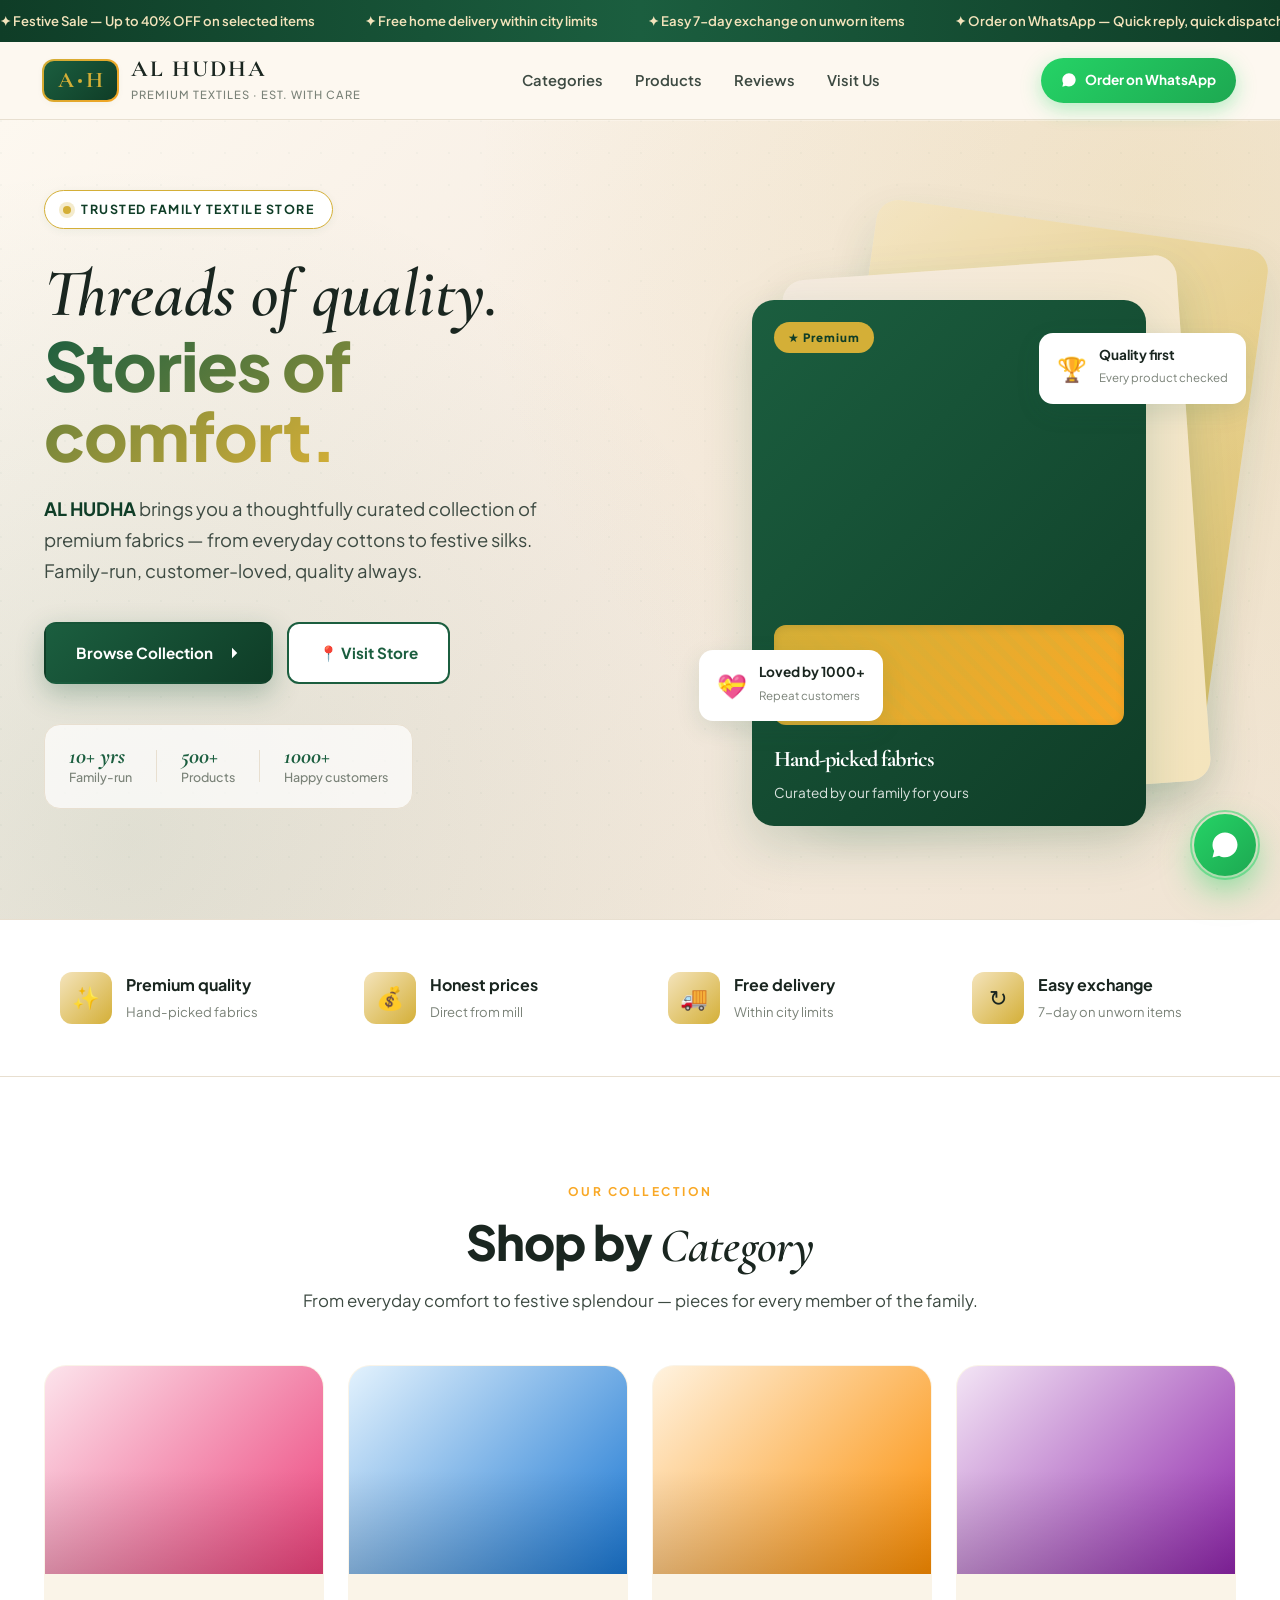
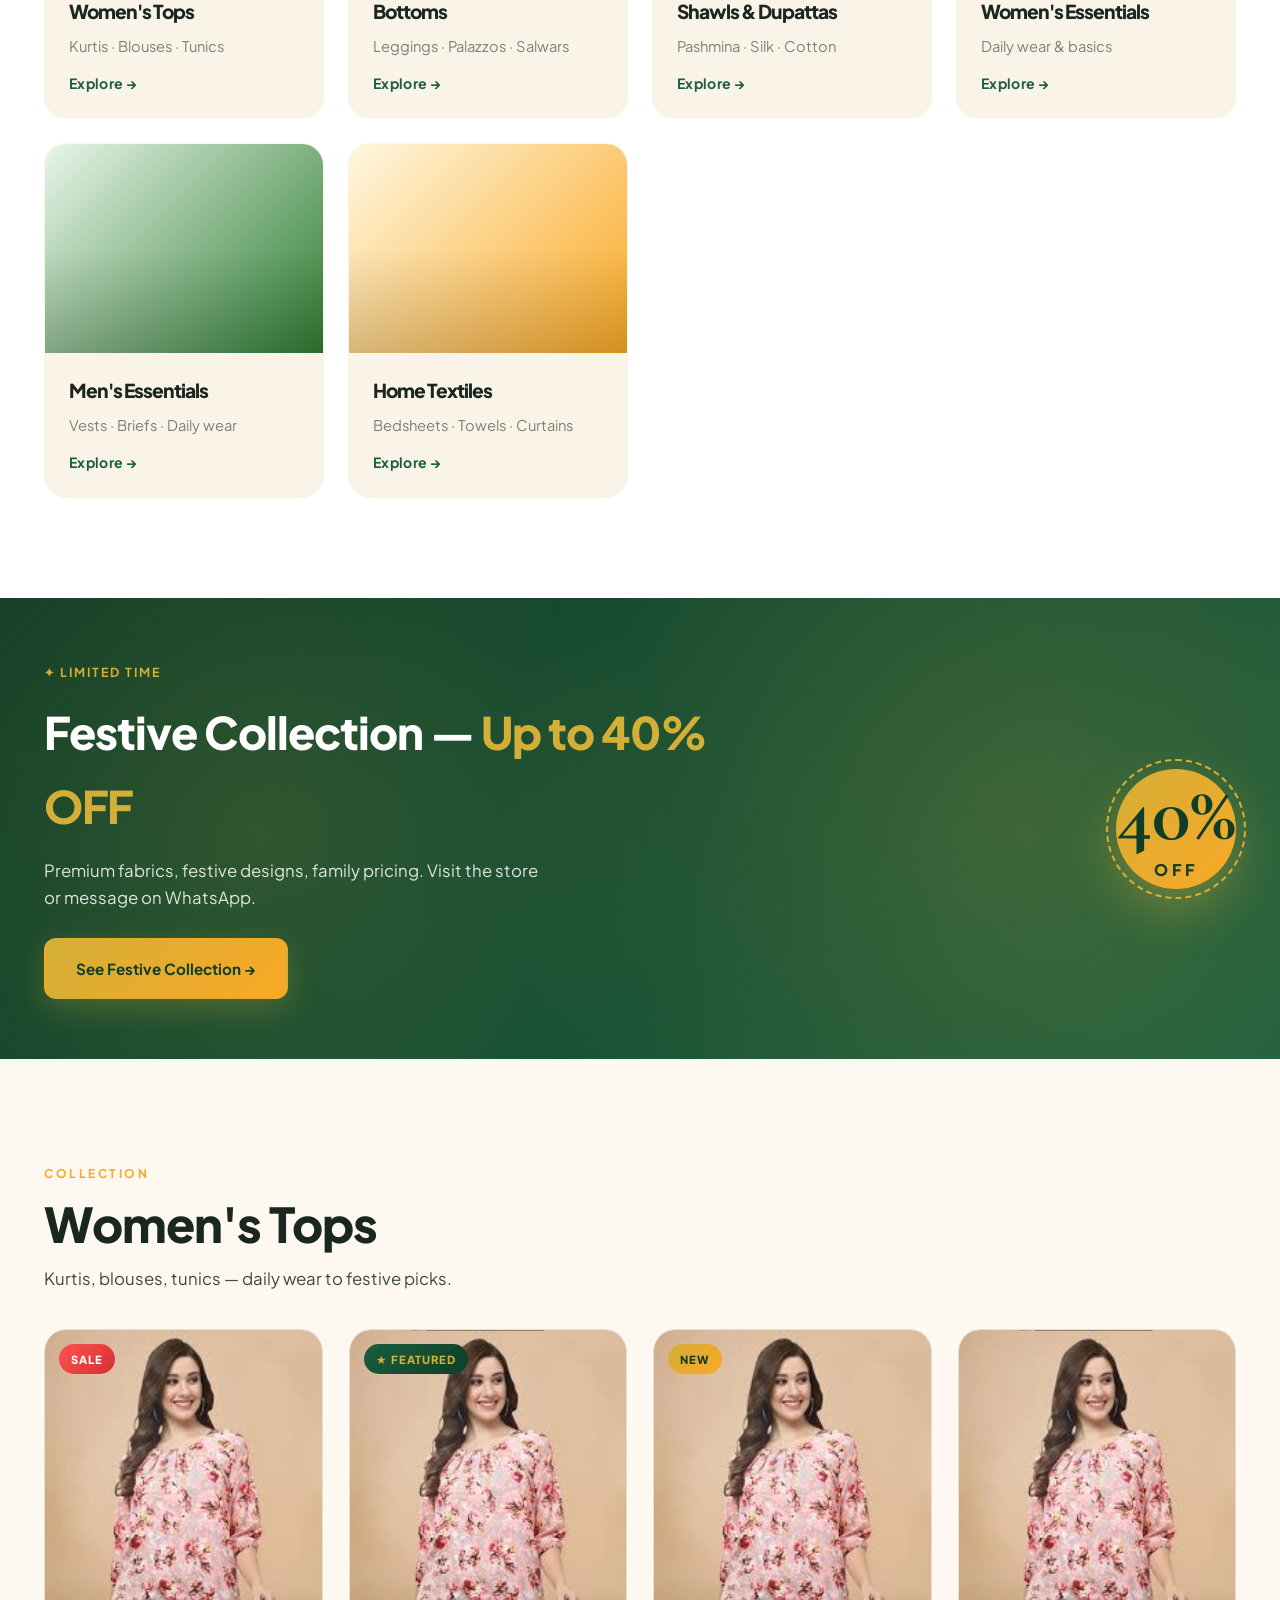
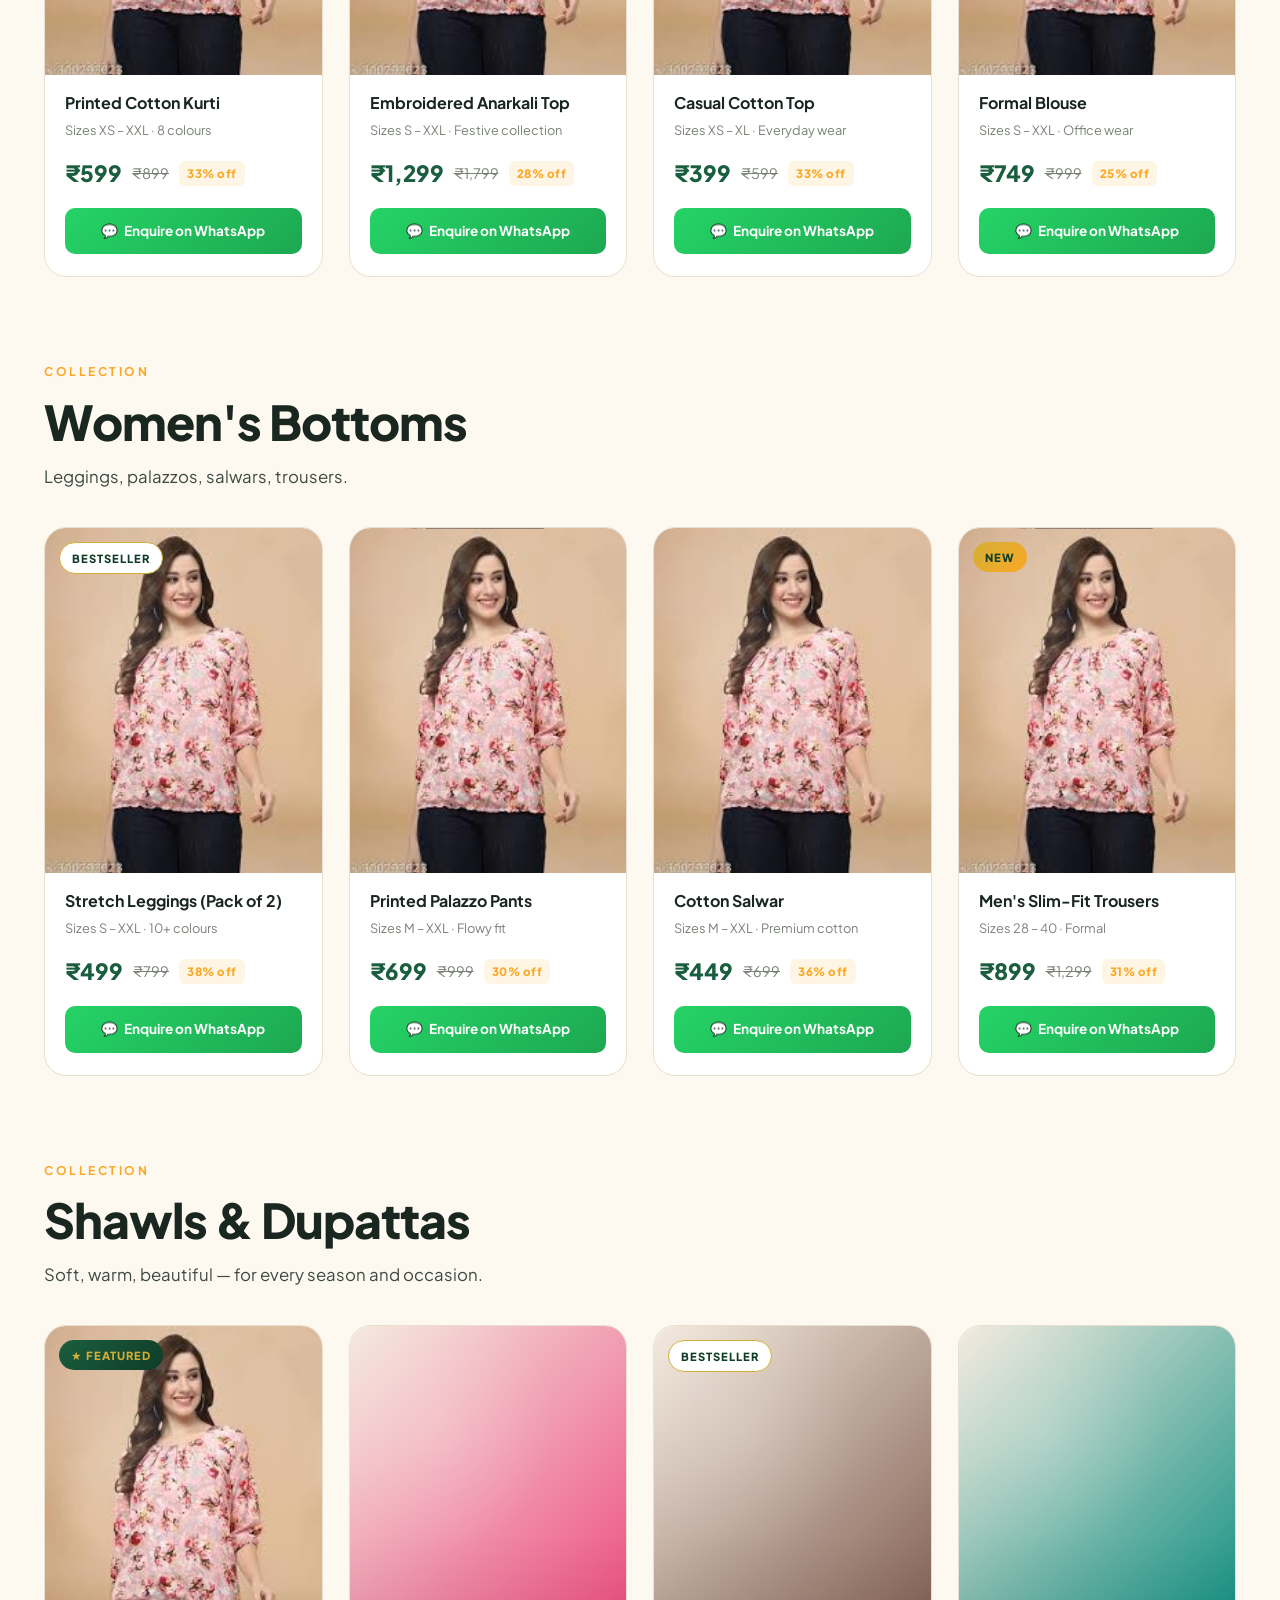
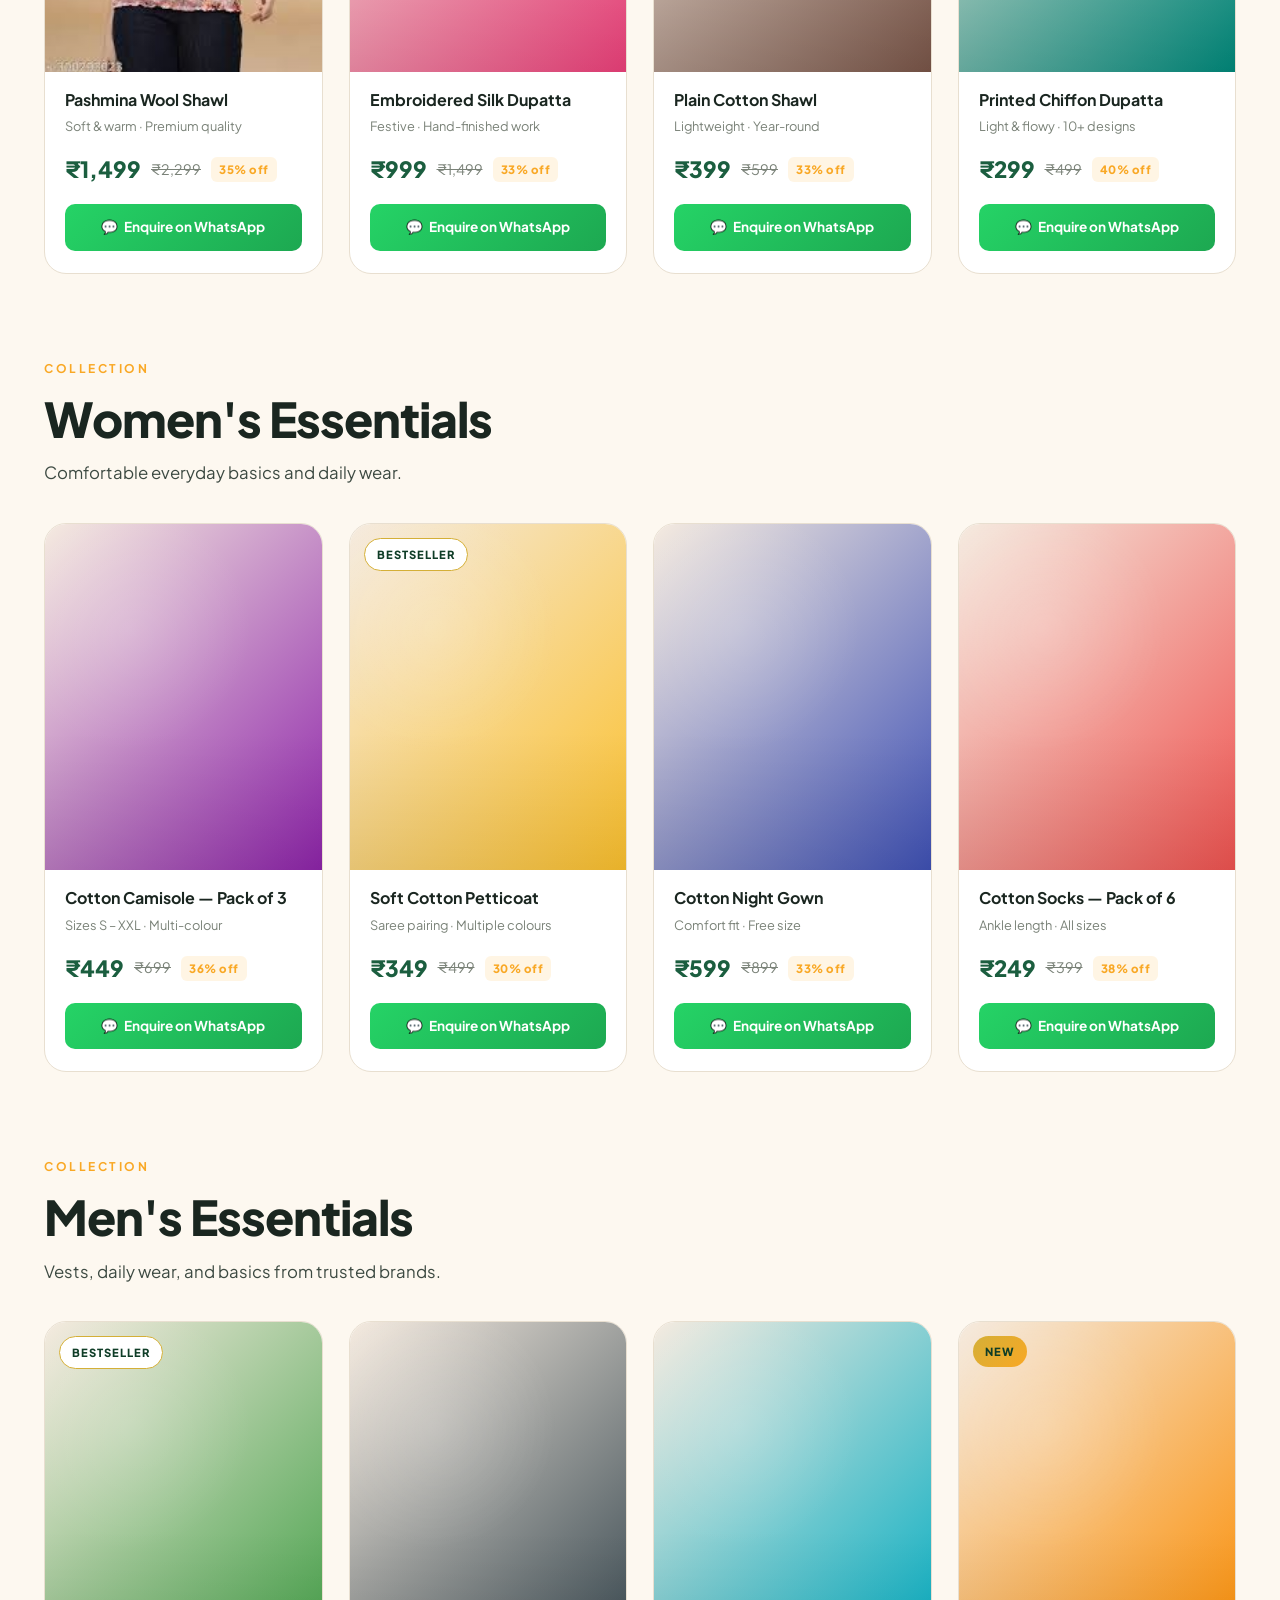
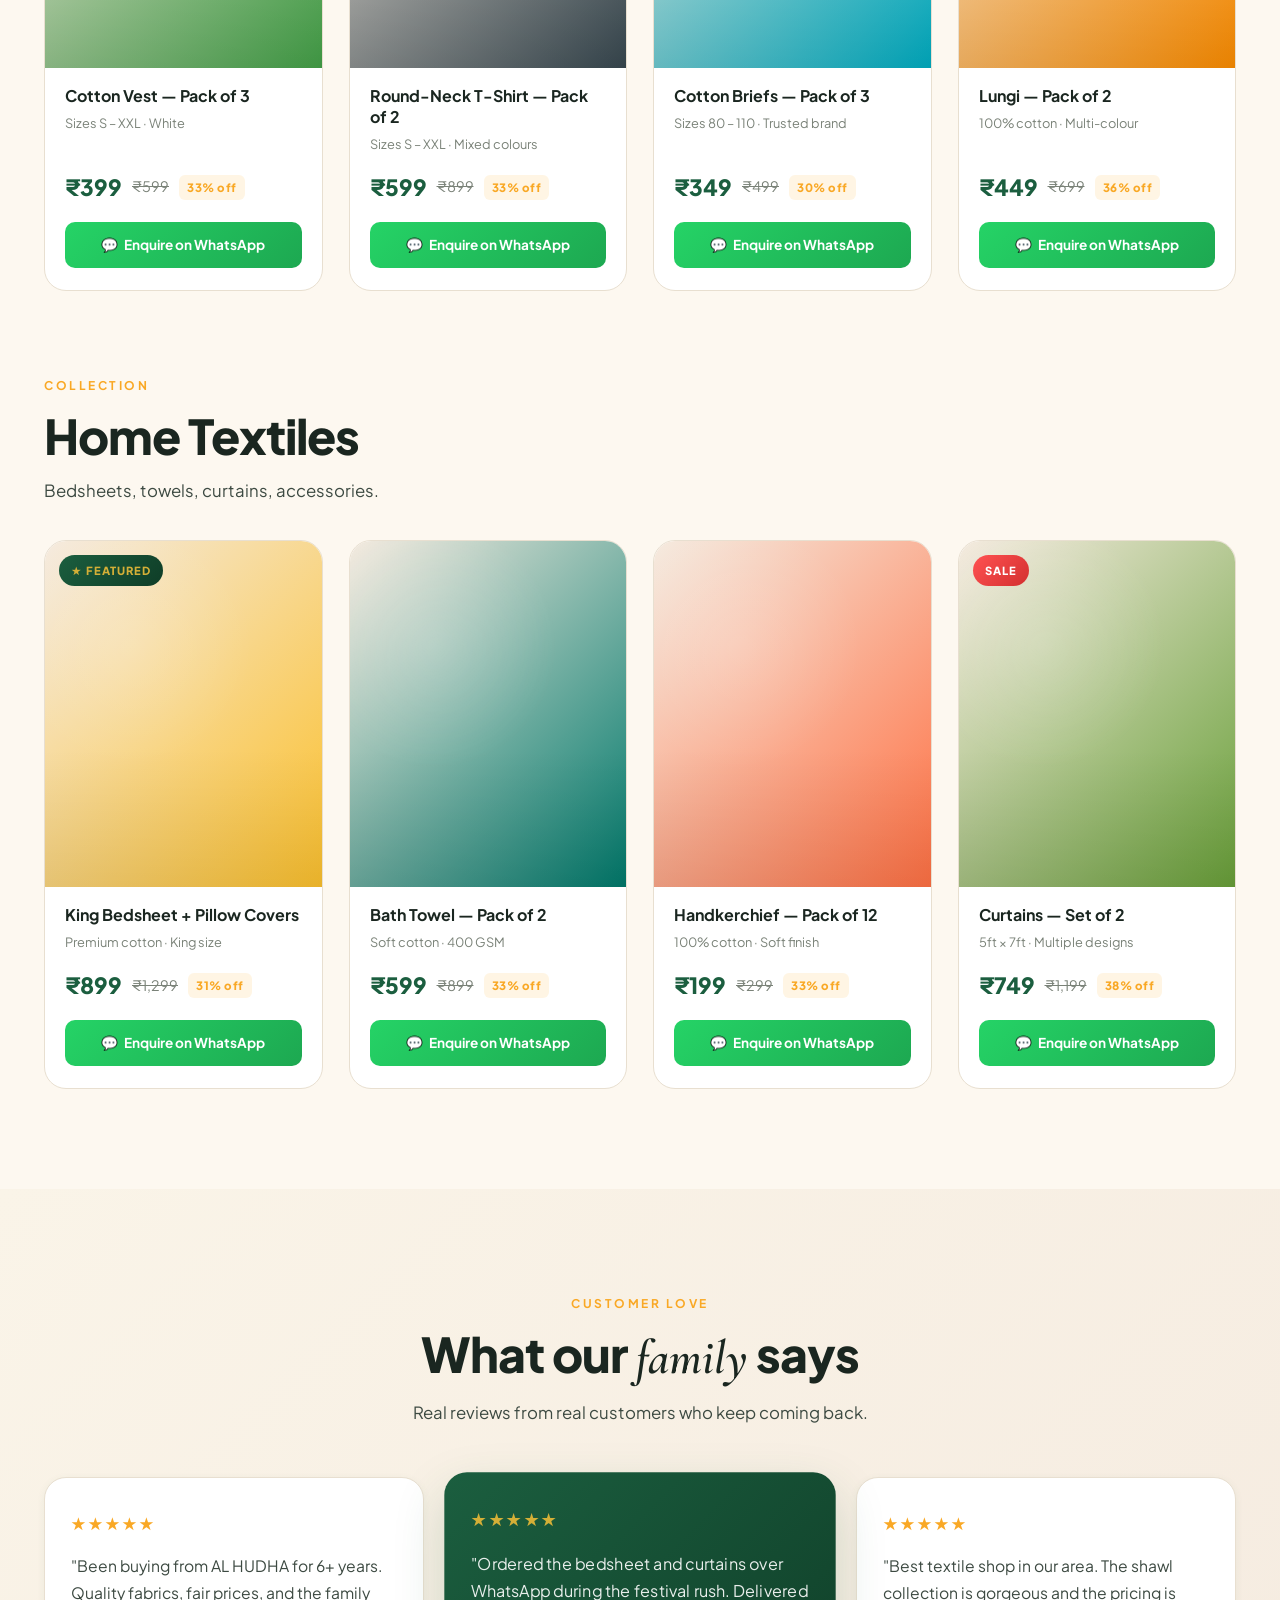
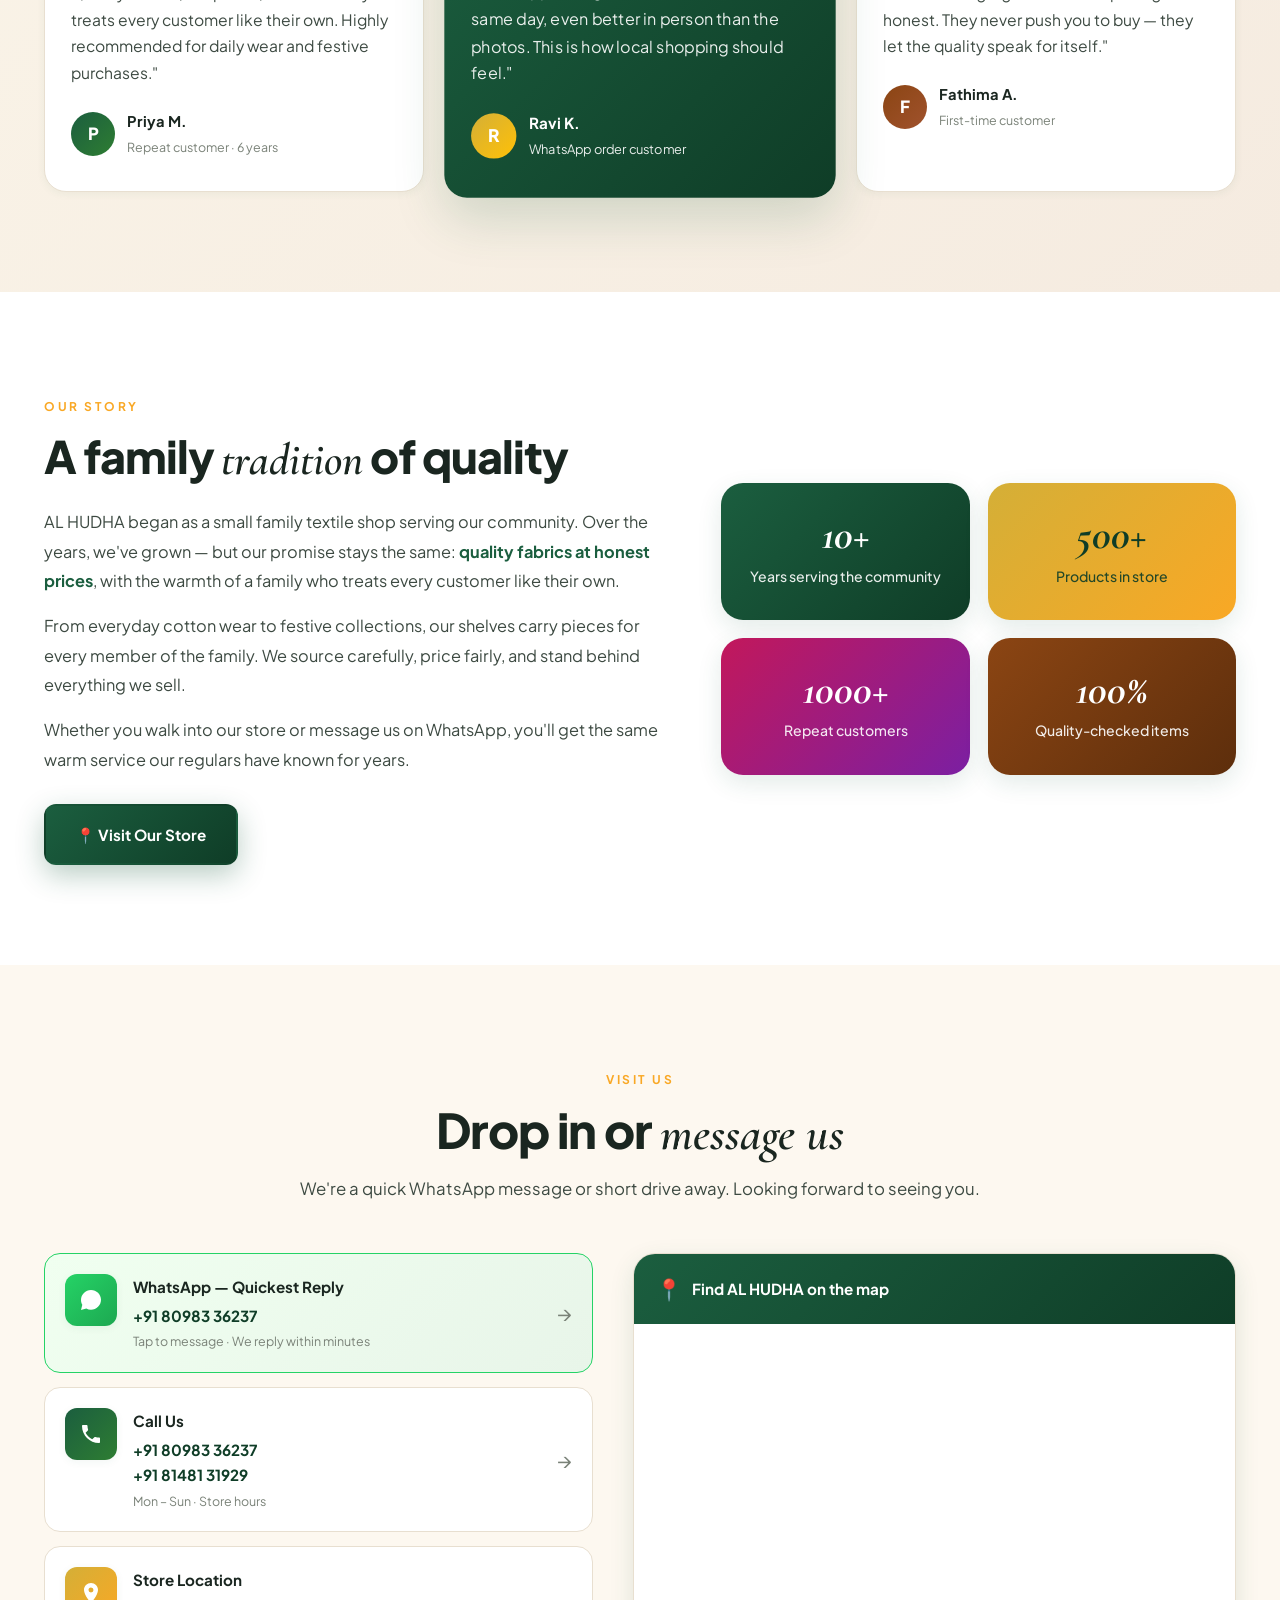
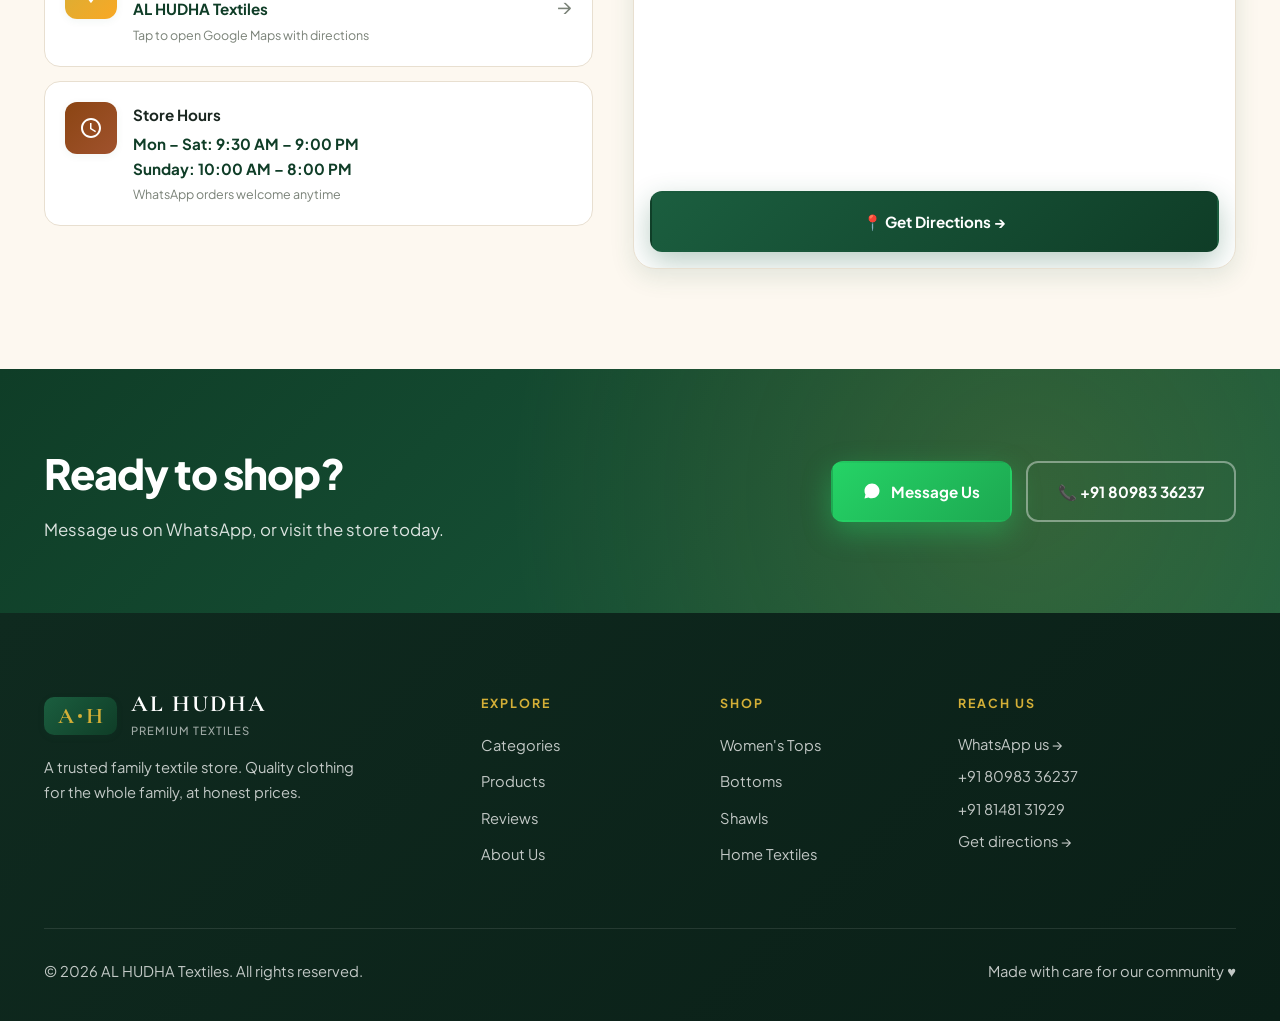
==== commit fda805ff: "Update loading message for products section" ====
--- a/alhudha_site_v3_with_admin/index.html
+++ b/alhudha_site_v3_with_admin/index.html
@@ -13,6 +13,7 @@
   <link rel="preconnect" href="https://fonts.googleapis.com">
   <link rel="preconnect" href="https://fonts.gstatic.com" crossorigin>
   <link href="https://fonts.googleapis.com/css2?family=Cormorant+Garamond:wght@500;600;700&family=Plus+Jakarta+Sans:wght@400;500;600;700;800&display=swap" rel="stylesheet">
+  <script src="https://identity.netlify.com/v1/netlify-identity-widget.js"></script>
 </head>
 <body>
 
@@ -117,7 +118,7 @@
         </div>
       </div>
     </div>
-  </header>
+  </header>  
 
   <!-- ============ TRUST BAR ============ -->
   <section class="trust-bar">
@@ -237,13 +238,10 @@
   </section>
 
   <!-- ============ PRODUCTS (rendered from data/products.json) ============ -->
-  <section id="products" class="products">
+ <section id="products" class="products">
     <div class="container">
       <div id="products-container">
-        <!-- product sections render here via assets/products.js -->
-        <div style="padding:60px 0;text-align:center;color:#7A8278;">
-          <p>Loading our collection...</p>
-        </div>
+        <p style="text-align:center;padding:60px;color:#999;">Loading products...</p>
       </div>
     </div>
   </section>
@@ -504,5 +502,18 @@
       });
     });
   </script>
+
+  <script>
+    if (window.netlifyIdentity) {
+      window.netlifyIdentity.on("init", user => {
+        if (!user) {
+          window.netlifyIdentity.on("login", () => {
+            document.location.href = "/admin/";
+          });
+        }
+      });
+    }
+  </script>
+  <script src="assets/products.js" defer></script>
 </body>
 </html>
